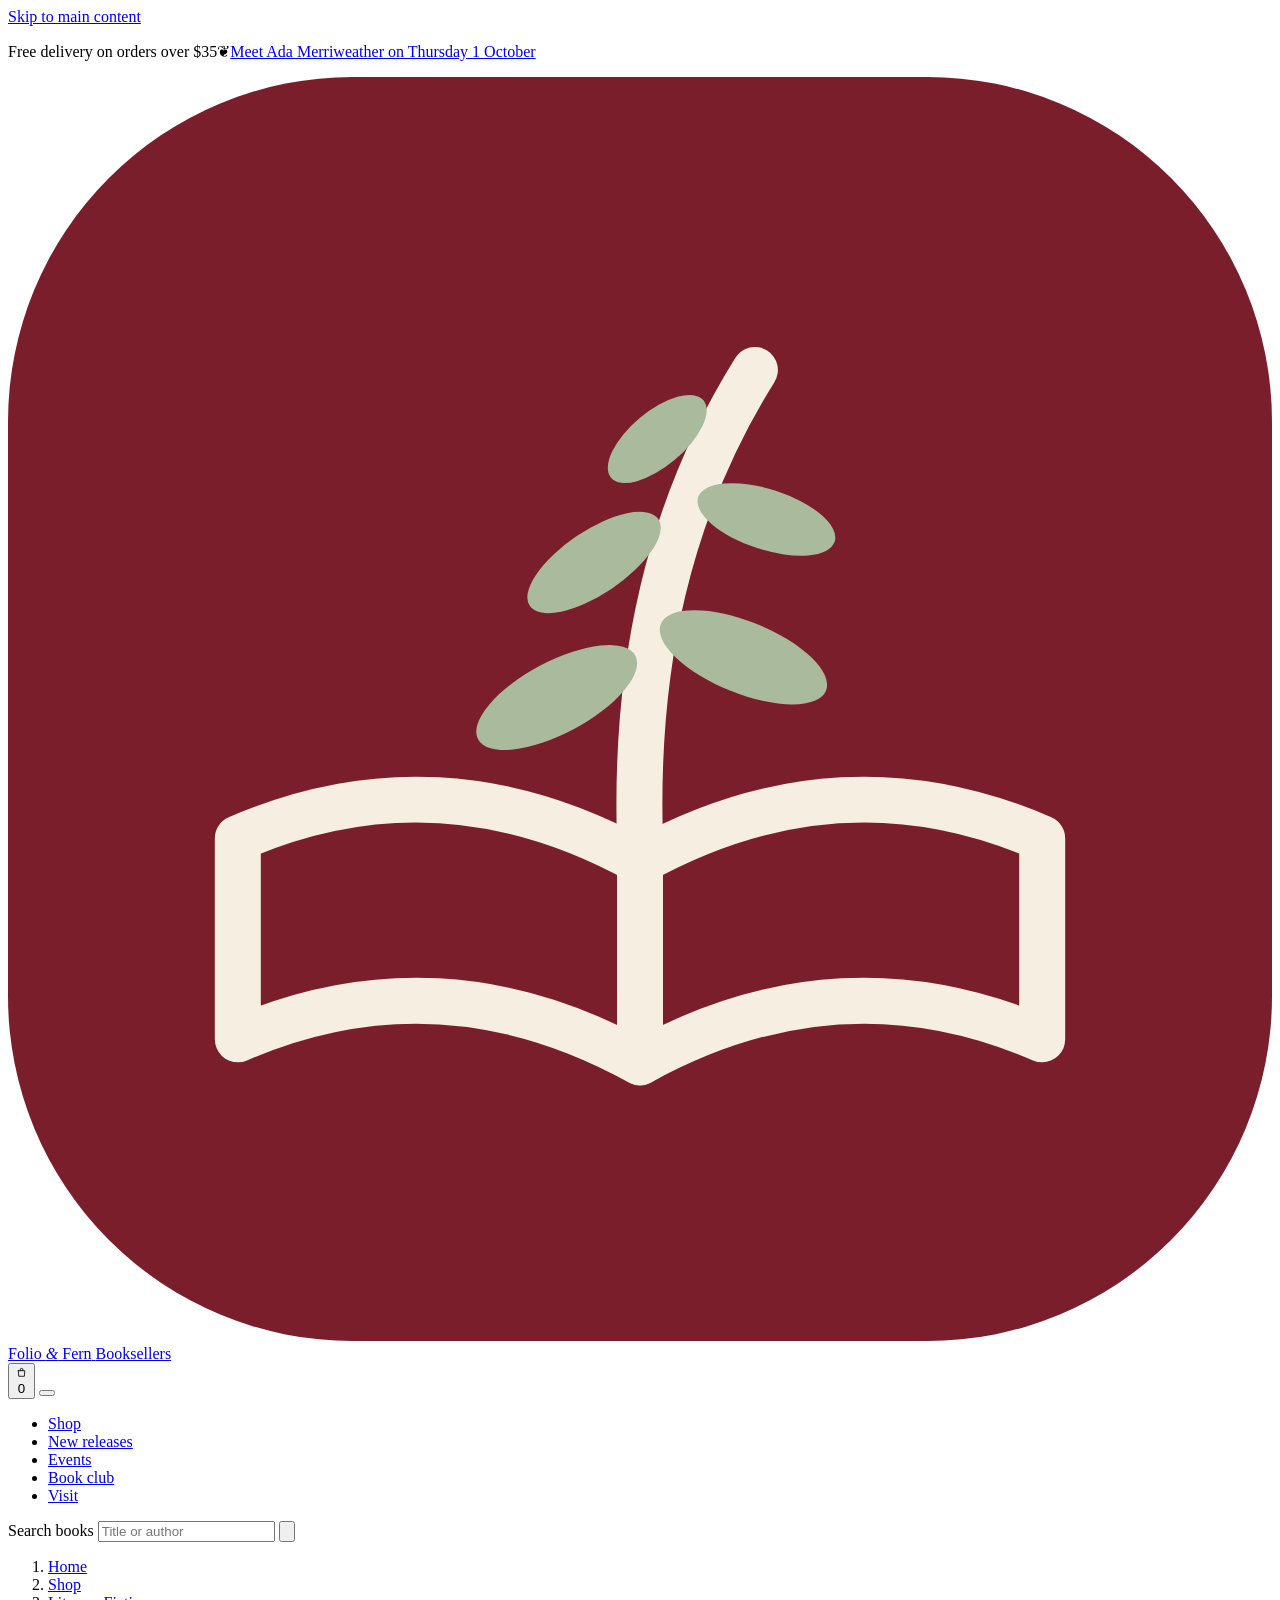
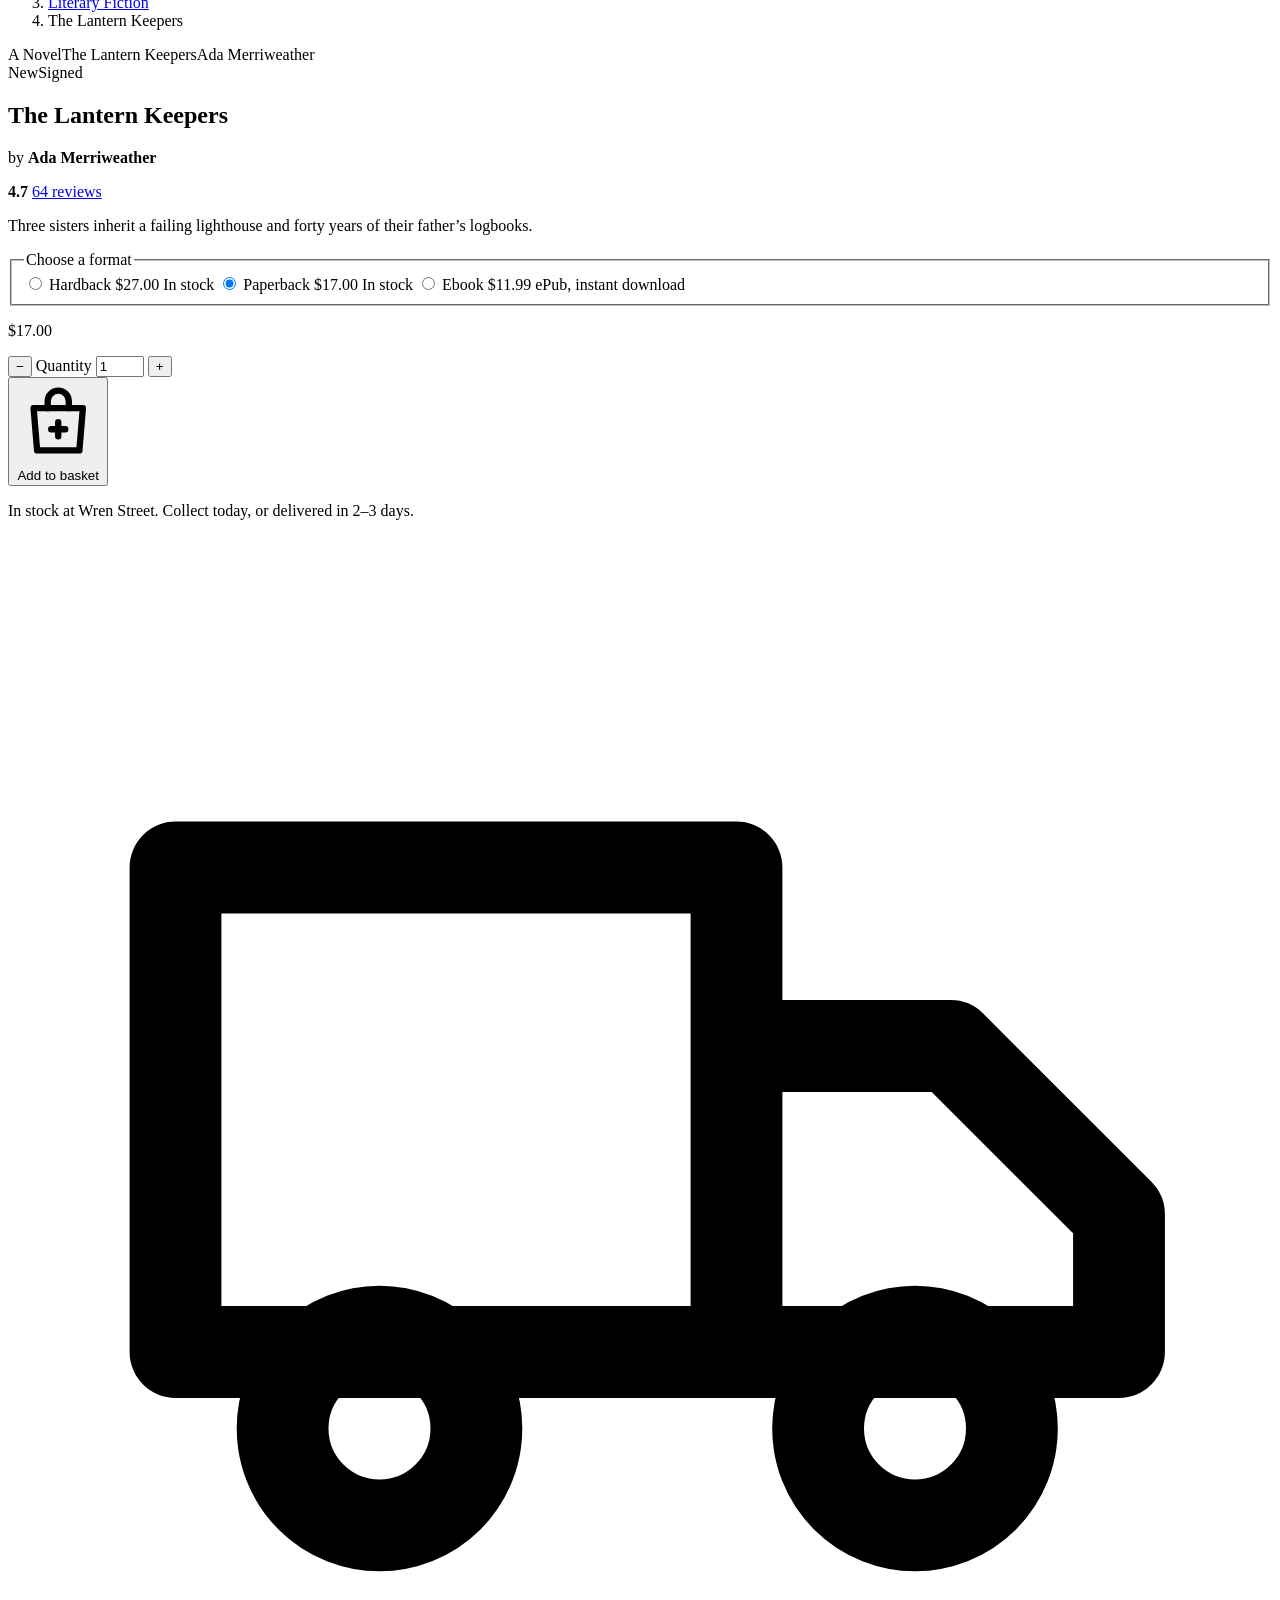
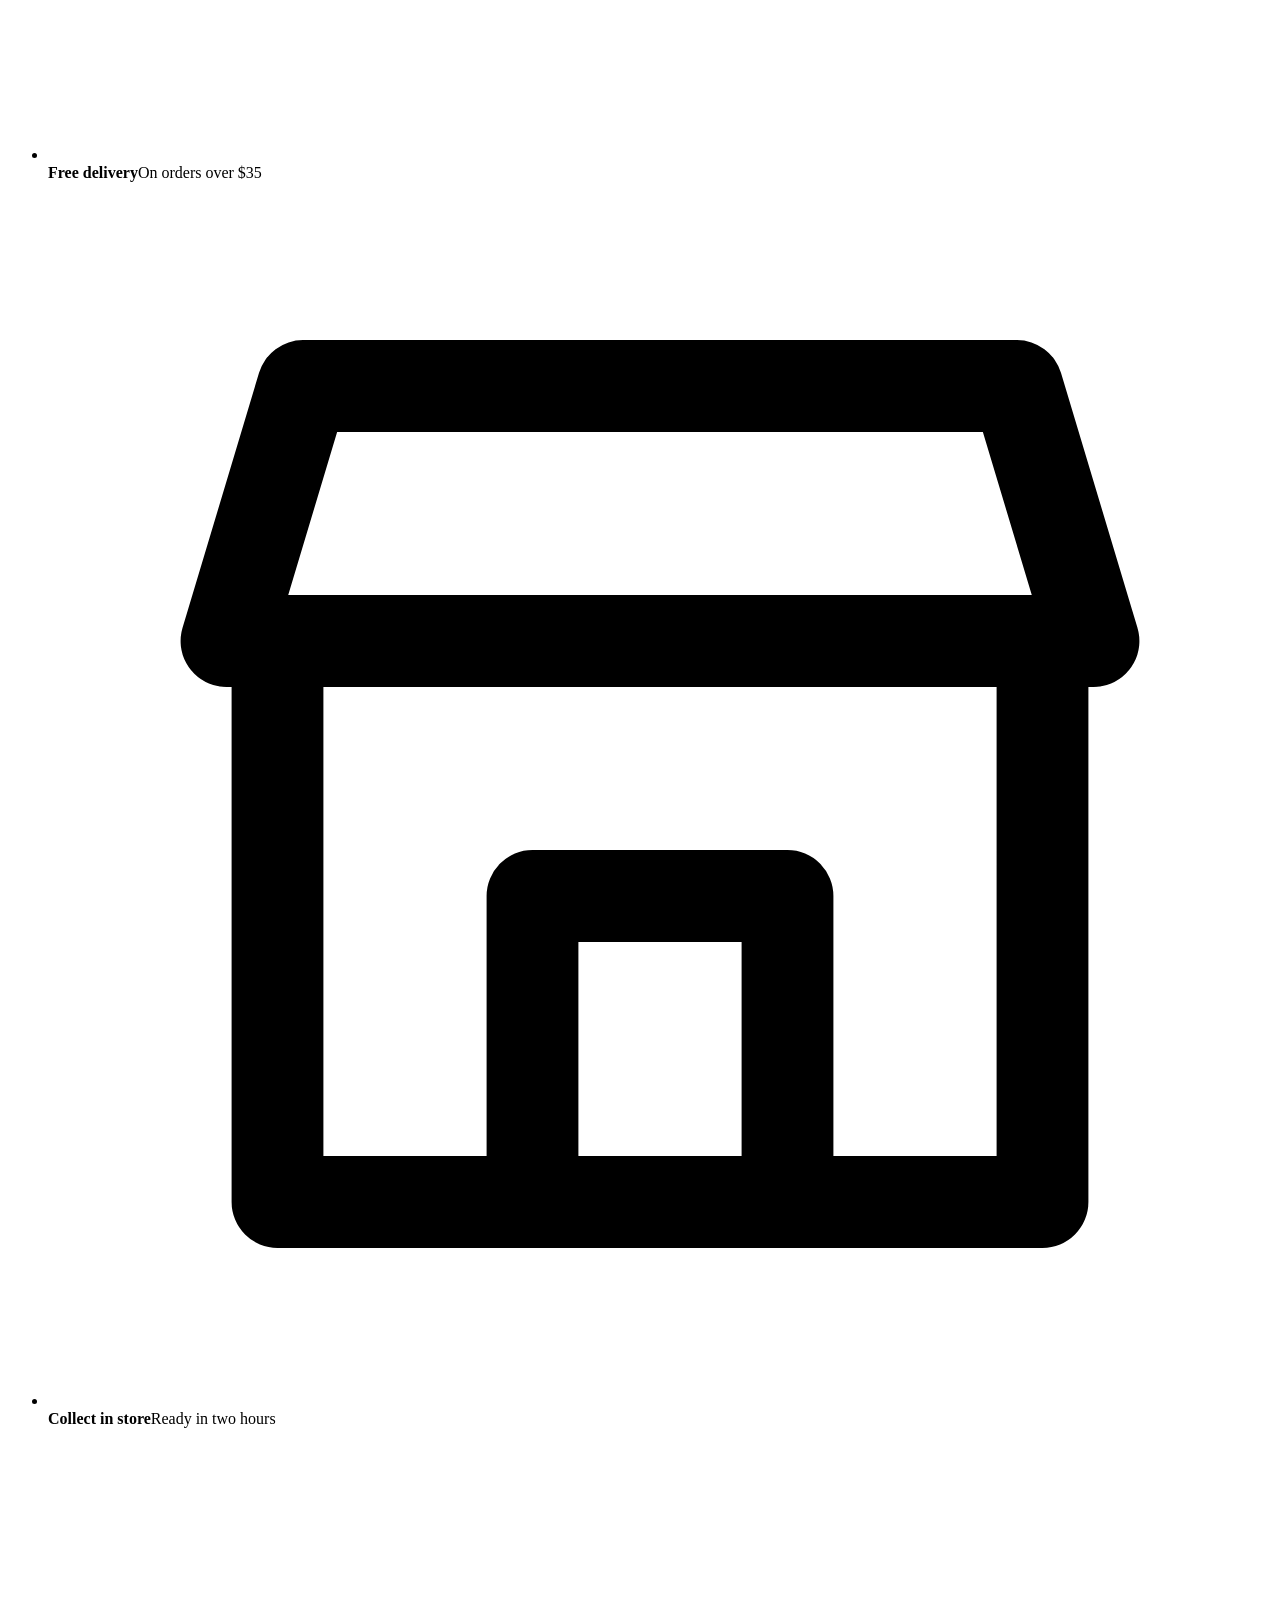
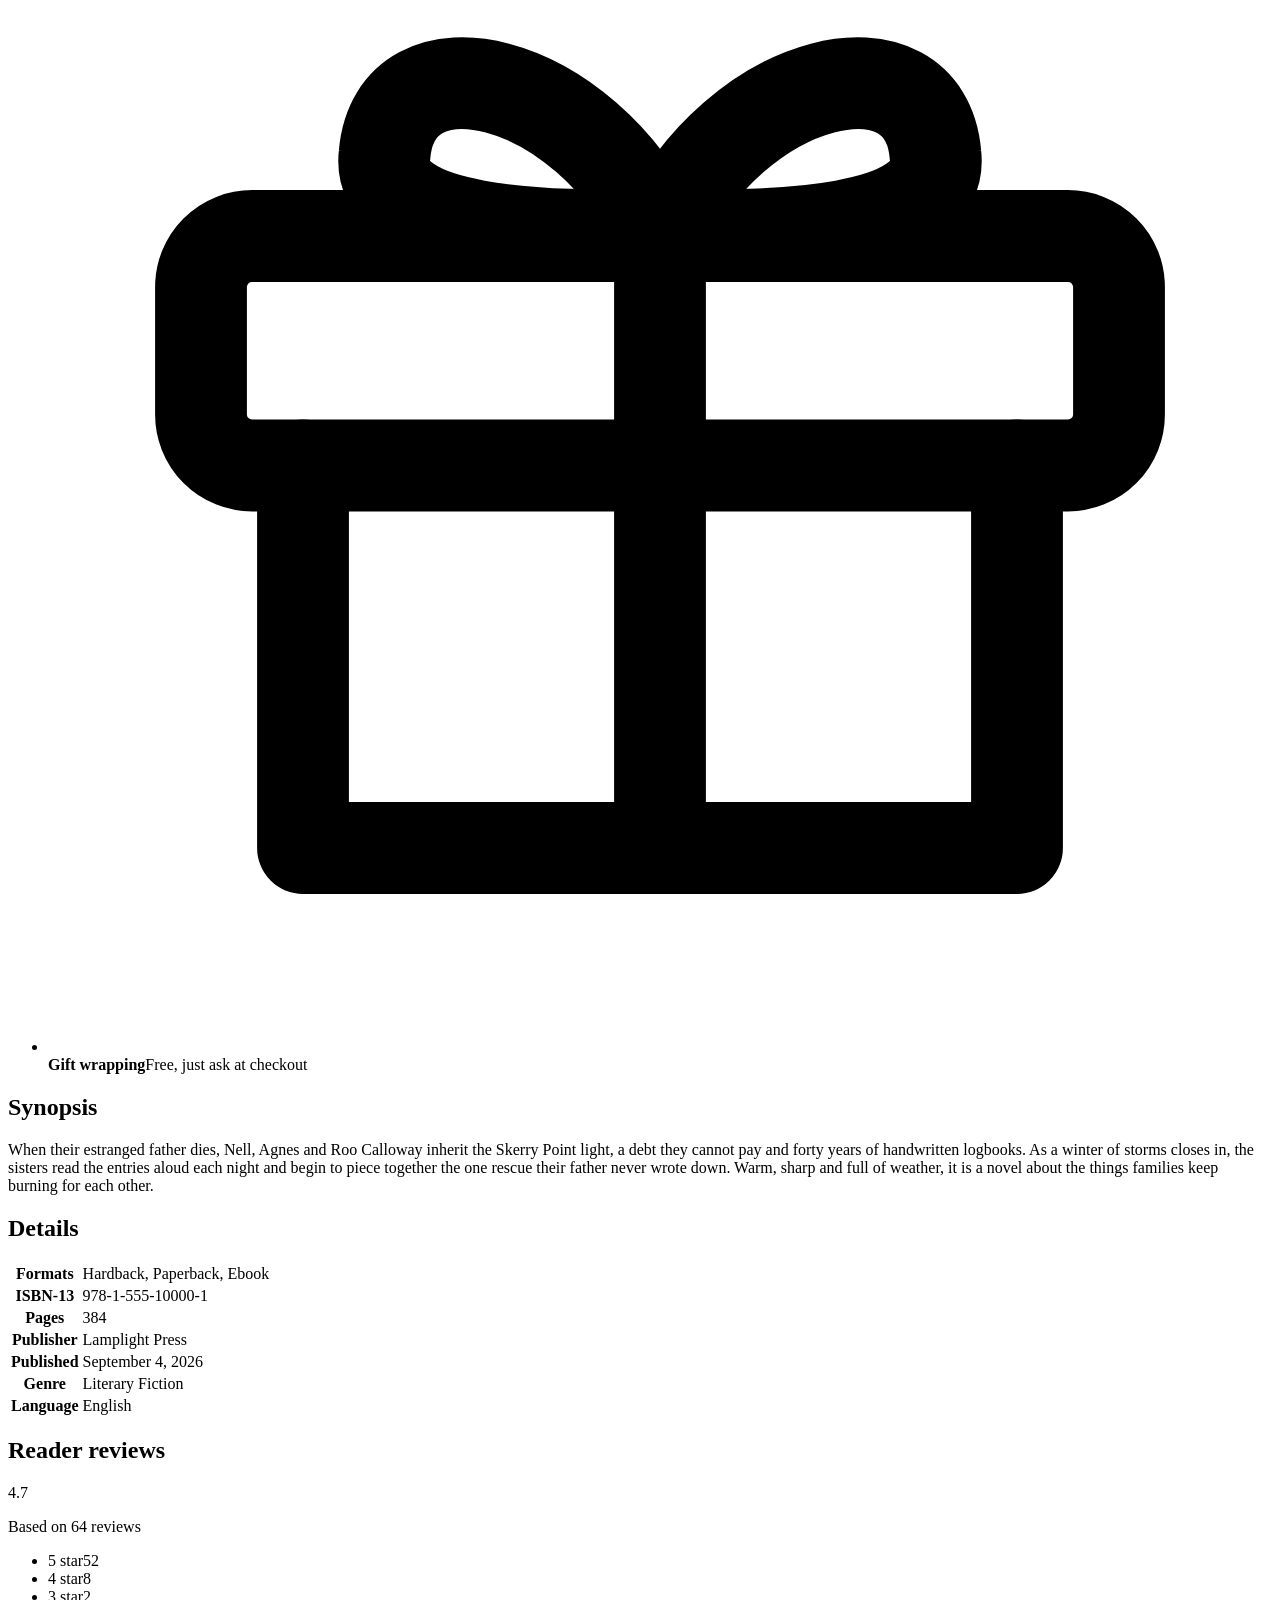
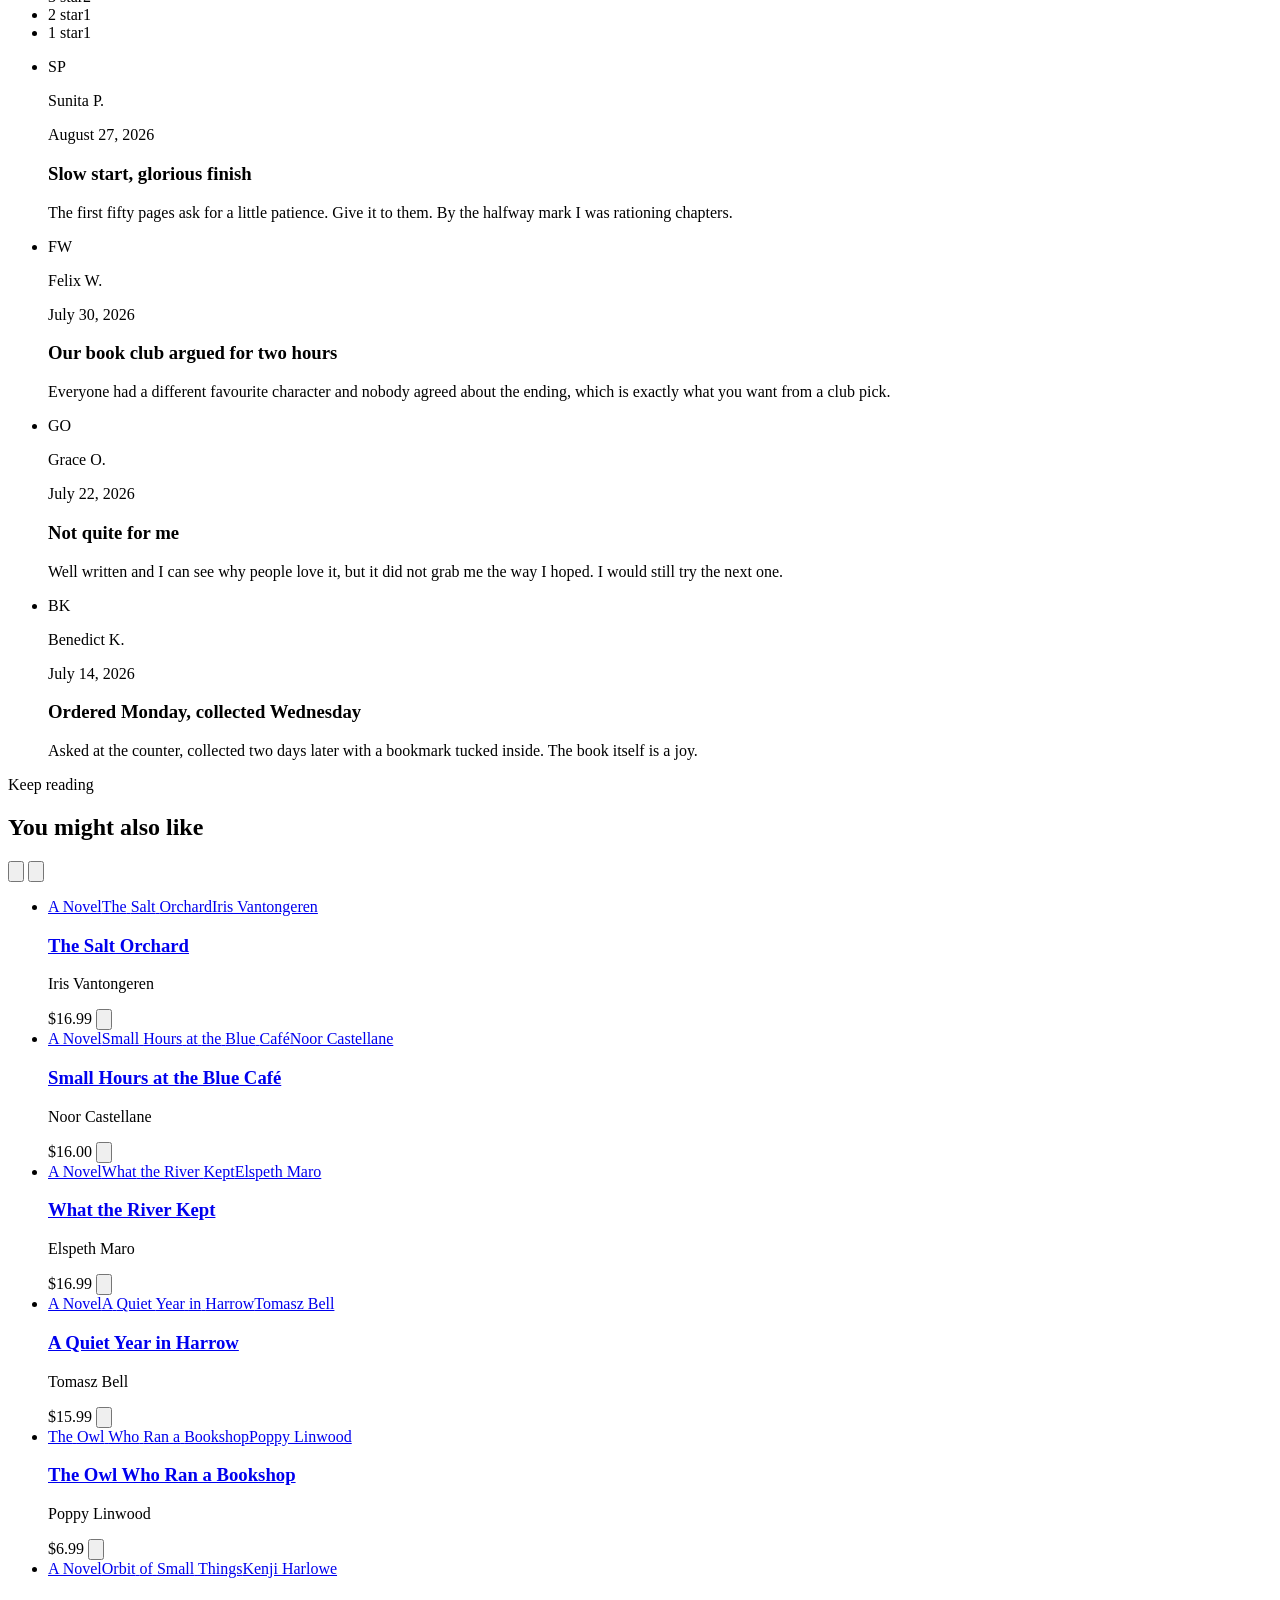
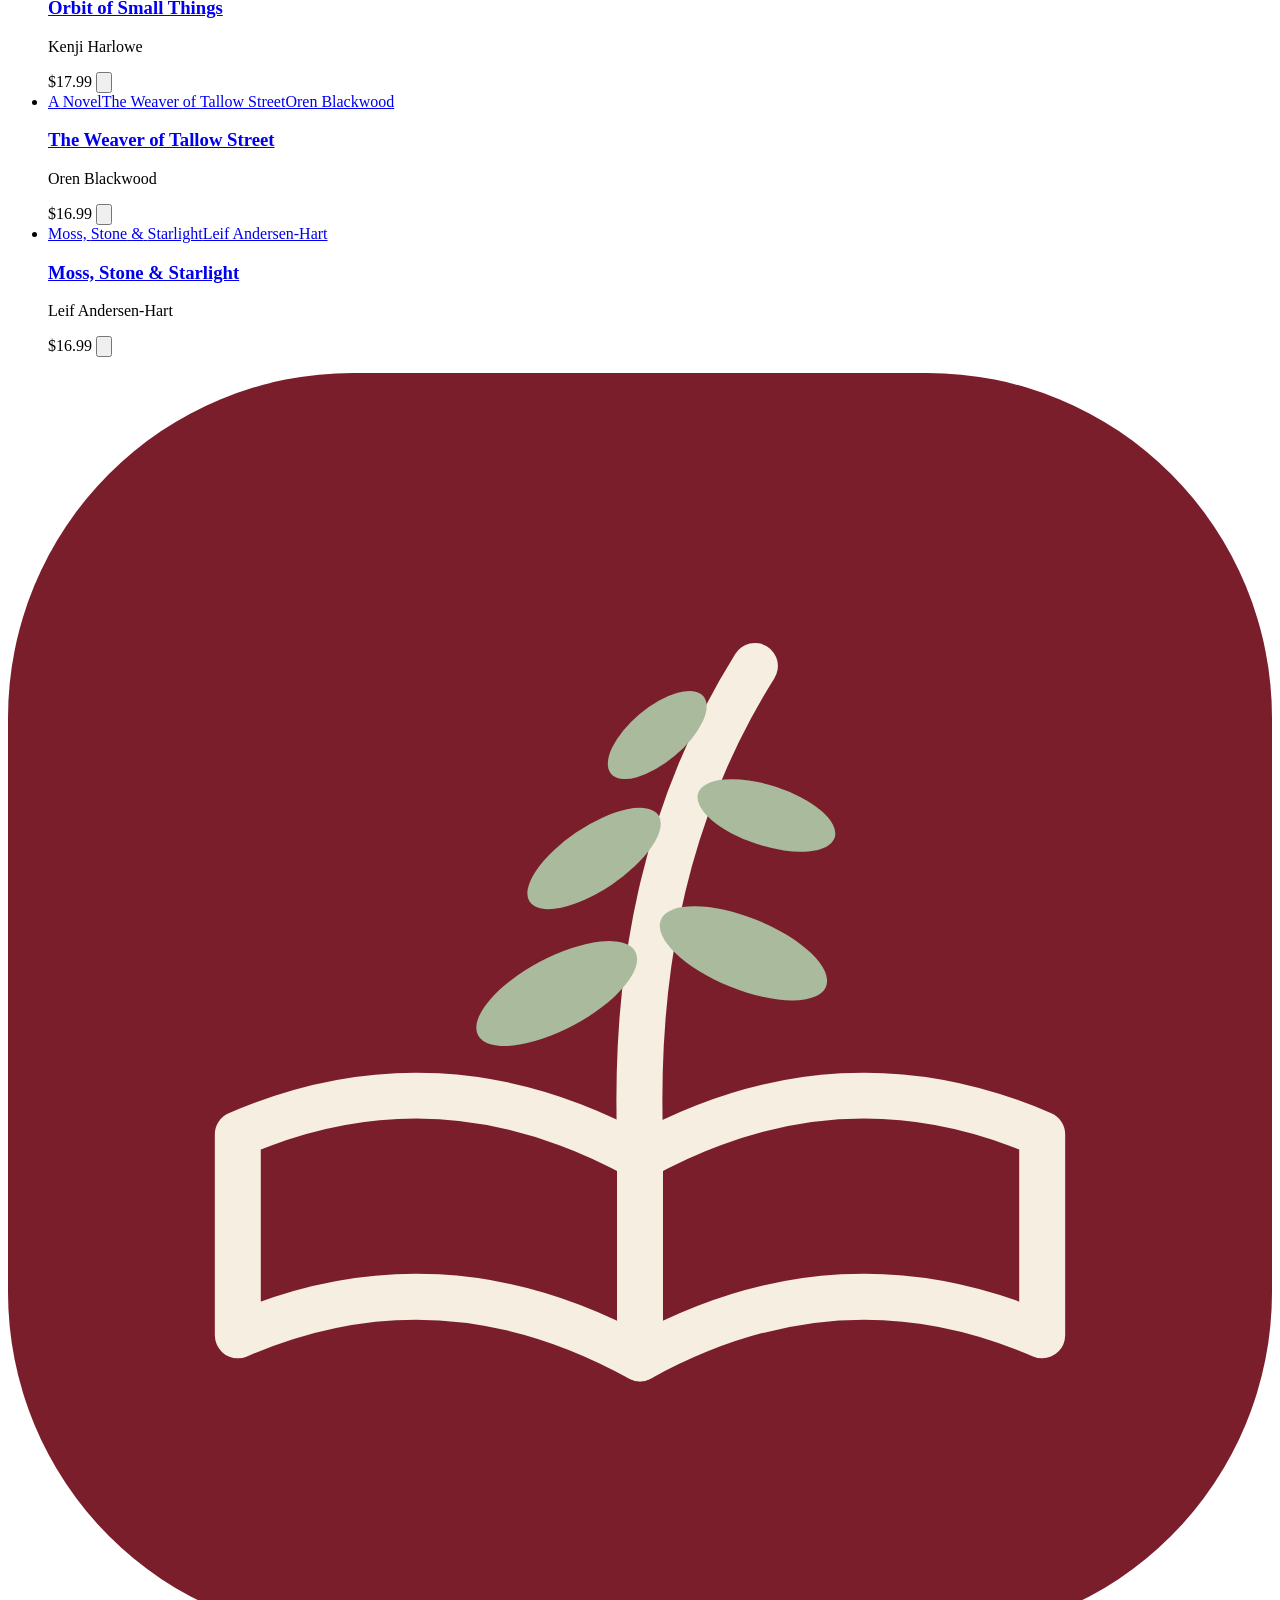
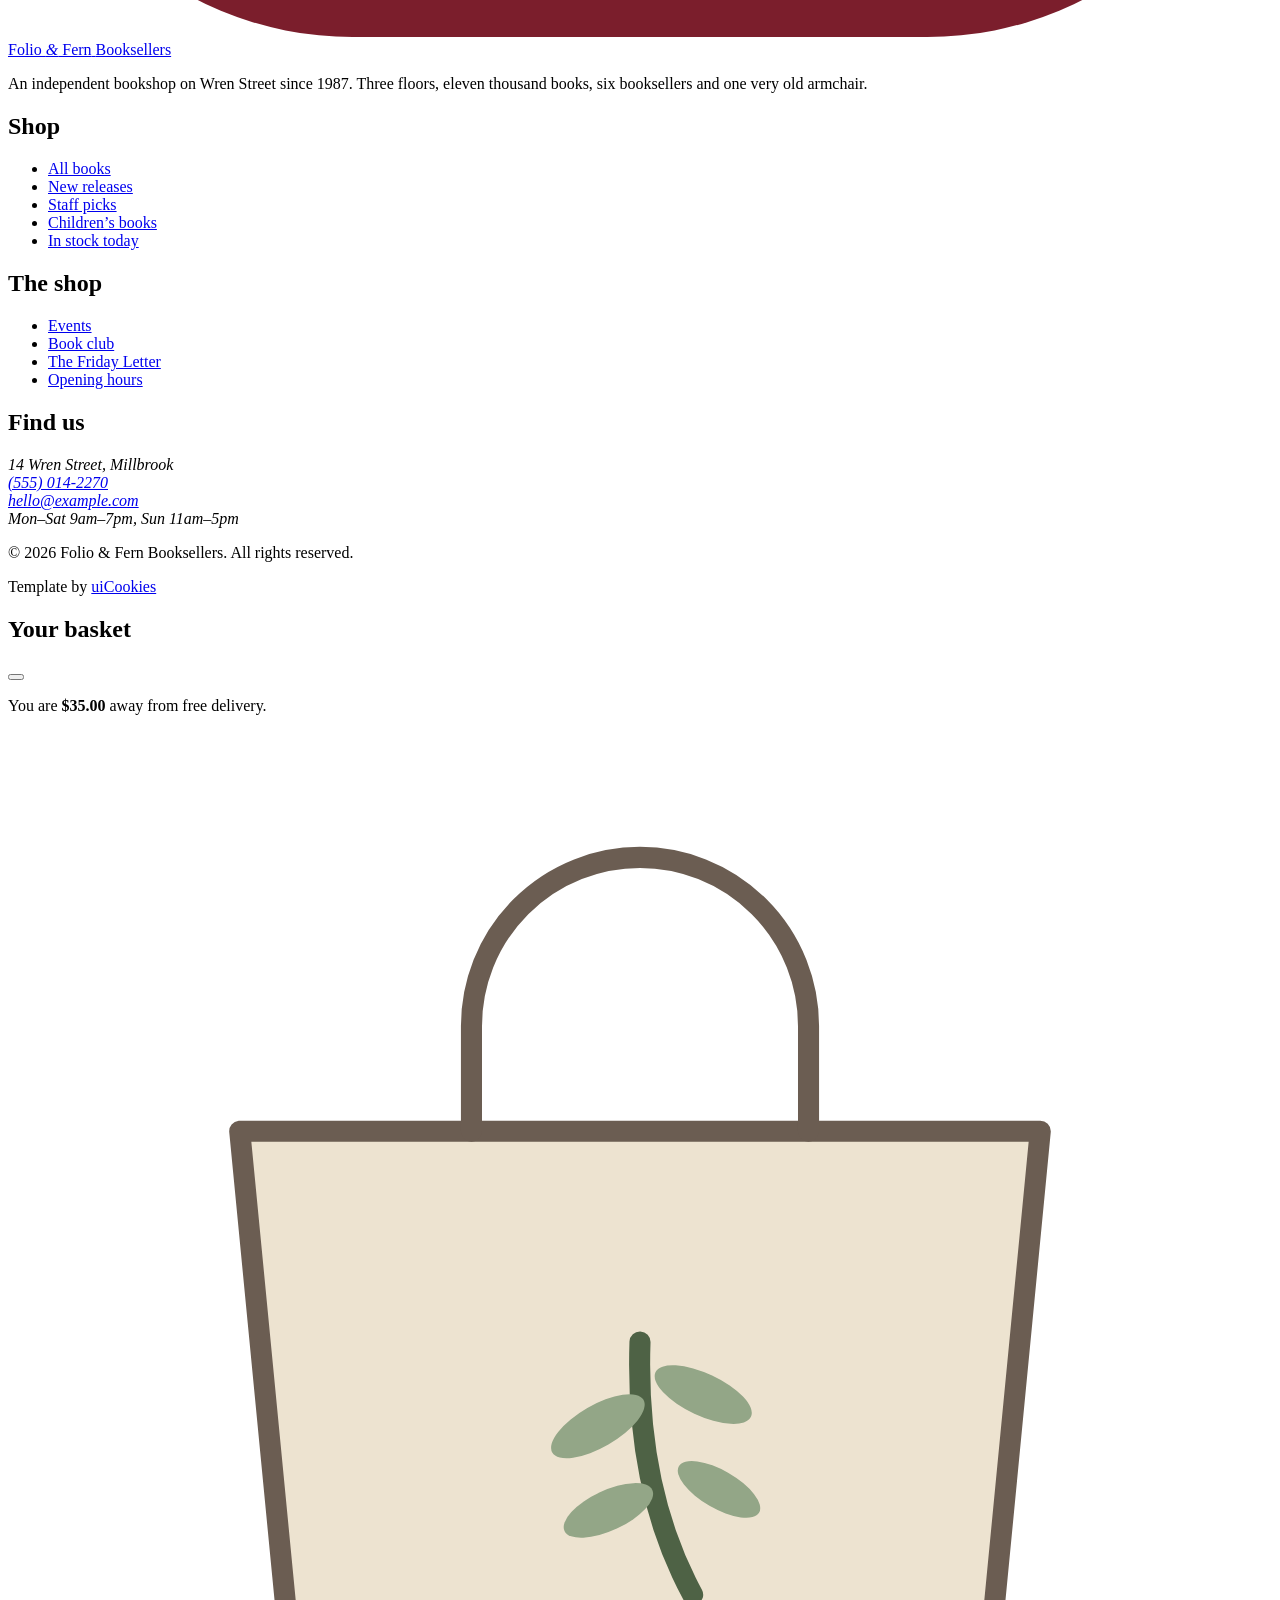
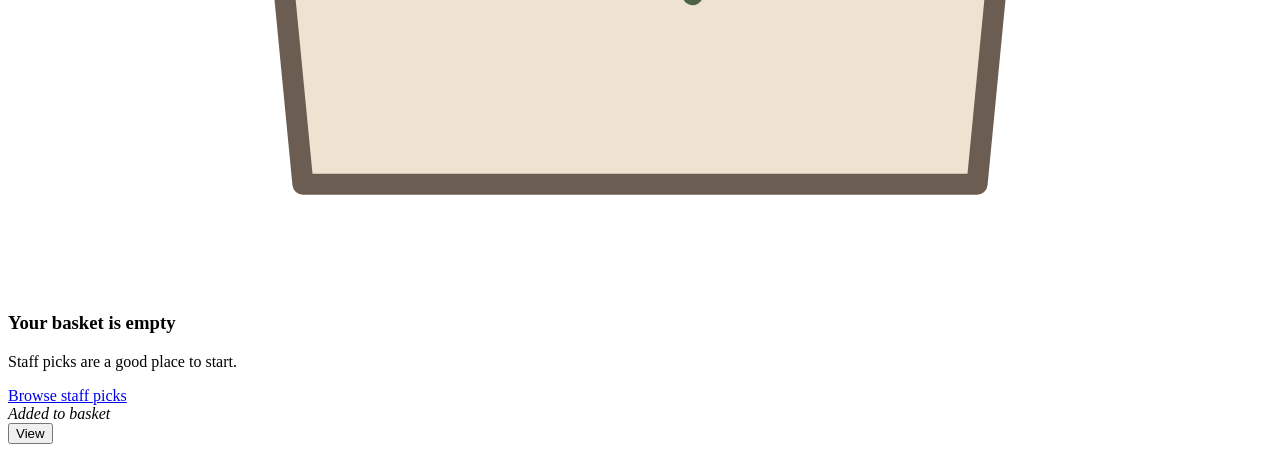
==== book.html @ 00102403 "Khởi tạo: template Folio và bộ tệp AI" ====
<!DOCTYPE html>
<html lang="en">
<head>
  <script>document.documentElement.classList.add('js')</script>
  <meta charset="utf-8">
  <meta name="viewport" content="width=device-width, initial-scale=1">
  <title>The Lantern Keepers by Ada Merriweather &mdash; Folio &amp; Fern Booksellers</title>
  <meta name="description" content="Three sisters inherit a failing lighthouse and forty years of their father’s logbooks. Buy The Lantern Keepers by Ada Merriweather in hardback, paperback or ebook from Folio &amp; Fern Booksellers.">
  <meta name="theme-color" content="#f5eee1">
  <link rel="icon" href="data:image/svg+xml,%3Csvg xmlns='http://www.w3.org/2000/svg' viewBox='0 0 44 44'%3E%3Crect width='44' height='44' rx='12' fill='%237b1e2c'/%3E%3Cpath d='M8 26.5c4.6-2 9.3-1.8 14 .8 4.7-2.6 9.4-2.8 14-.8v7c-4.6-2-9.3-1.8-14 .8-4.7-2.6-9.4-2.8-14-.8Z M22 26.6c-.2-6.2 1-11.6 4-16.4' fill='none' stroke='%23f5eee1' stroke-width='2'/%3E%3C/svg%3E">

  <link rel="preconnect" href="https://fonts.googleapis.com">
  <link rel="preconnect" href="https://fonts.gstatic.com" crossorigin>
  <link href="https://fonts.googleapis.com/css2?family=Instrument+Sans:wdth,wght@75..100,400..700&family=Playfair+Display:ital,wght@0,400..900;1,400..900&display=swap" rel="stylesheet">

  <link rel="stylesheet" href="css/vendor/bootstrap.min.css">
  <link rel="stylesheet" href="css/style.css">
</head>
<body>
  <a class="skip-link" href="#main">Skip to main content</a>

  <!-- ============================ ANNOUNCEMENT ============================ -->
  <aside class="announce" aria-label="Shop news">
    <div class="container">
      <p>Free delivery on orders over $35<span class="sep" aria-hidden="true">&#10086;</span><a href="index.html#events">Meet Ada Merriweather on Thursday 1 October</a></p>
    </div>
  </aside>

  <!-- ============================ HEADER ============================ -->
  <header class="site-header" data-header>
    <nav class="navbar navbar-expand-lg" aria-label="Main">
      <div class="container">
        <a class="brand" href="index.html" aria-label="Folio &amp; Fern Booksellers, home">
          <svg class="brand-mark" viewBox="0 0 44 44" aria-hidden="true">
            <rect width="44" height="44" rx="12" fill="#7b1e2c"/>
            <g fill="none" stroke="#f5eee1" stroke-width="1.6" stroke-linecap="round" stroke-linejoin="round">
              <path d="M8 26.5c4.6-2 9.3-1.8 14 .8 4.7-2.6 9.4-2.8 14-.8v7c-4.6-2-9.3-1.8-14 .8-4.7-2.6-9.4-2.8-14-.8Z"/>
              <path d="M22 27.3v7"/>
              <path d="M22 26.6c-.2-6.2 1-11.6 4-16.4"/>
            </g>
            <g fill="#a9bb9c">
              <ellipse cx="19.1" cy="21.6" rx="3.1" ry="1.25" transform="rotate(-28 19.1 21.6)"/>
              <ellipse cx="25.6" cy="20.2" rx="3.1" ry="1.25" transform="rotate(22 25.6 20.2)"/>
              <ellipse cx="20.4" cy="16.9" rx="2.7" ry="1.1" transform="rotate(-34 20.4 16.9)"/>
              <ellipse cx="26.4" cy="15.4" rx="2.5" ry="1.05" transform="rotate(18 26.4 15.4)"/>
              <ellipse cx="22.6" cy="12.6" rx="2.1" ry=".95" transform="rotate(-40 22.6 12.6)"/>
            </g>
          </svg>
          <span>
            <span class="brand-name">Folio <em>&amp;</em> Fern</span>
            <span class="brand-sub">Booksellers</span>
          </span>
        </a>

        <div class="header-actions order-lg-last">
          <button class="cart-btn" type="button" data-bs-toggle="offcanvas" data-bs-target="#cart" aria-controls="cart" aria-label="Open basket, 0 items" data-cart-button>
            <svg viewBox="0 0 24 24" fill="none" stroke="currentColor" stroke-width="1.8" stroke-linecap="round" stroke-linejoin="round" aria-hidden="true"><path d="M5 8h14l-1 12H6L5 8Z"/><path d="M9 8V6a3 3 0 0 1 6 0v2"/></svg>
            <span class="cart-count is-empty" data-cart-count aria-hidden="true">0</span>
          </button>
          <button class="navbar-toggler" type="button" data-bs-toggle="collapse" data-bs-target="#main-nav" aria-controls="main-nav" aria-expanded="false" aria-label="Toggle navigation">
            <span class="toggler-bar"></span>
            <span class="toggler-bar"></span>
            <span class="toggler-bar"></span>
          </button>
        </div>

        <div class="collapse navbar-collapse" id="main-nav">
          <ul class="navbar-nav mx-lg-auto">
            <li class="nav-item"><a class="nav-link" href="shop.html">Shop</a></li>
            <li class="nav-item"><a class="nav-link" href="index.html#new">New releases</a></li>
            <li class="nav-item"><a class="nav-link" href="index.html#events">Events</a></li>
            <li class="nav-item"><a class="nav-link" href="index.html#book-club">Book club</a></li>
            <li class="nav-item"><a class="nav-link" href="index.html#visit">Visit</a></li>
          </ul>
          <form class="nav-search" action="shop.html" method="get" role="search">
            <label class="visually-hidden" for="nav-q">Search books</label>
            <input id="nav-q" name="q" type="search" placeholder="Title or author" autocomplete="off">
            <button type="submit" aria-label="Search"><svg viewBox="0 0 24 24" fill="none" stroke="currentColor" stroke-width="1.8" stroke-linecap="round" stroke-linejoin="round" aria-hidden="true"><circle cx="11" cy="11" r="7"/><path d="m20 20-3.5-3.5"/></svg></button>
          </form>
        </div>
      </div>
    </nav>
  </header>

  <main id="main" data-book-page="the-lantern-keepers">
    <div class="container pt-4">
      <nav aria-label="Breadcrumb">
        <ol class="breadcrumb">
          <li class="breadcrumb-item"><a href="index.html">Home</a></li>
          <li class="breadcrumb-item"><a href="shop.html">Shop</a></li>
          <li class="breadcrumb-item"><a href="shop.html?genre=fiction" data-b-genre-link data-b="genre">Literary Fiction</a></li>
          <li class="breadcrumb-item active" aria-current="page" data-b="crumb">The Lantern Keepers</li>
        </ol>
      </nav>
    </div>

    <section class="book-main" aria-labelledby="book-title">
      <div class="container">
        <div class="row gy-5 gx-lg-5">
          <div class="col-lg-5">
            <div class="book-stage">
              <div class="book-object"><div data-cover="the-lantern-keepers" class="cover cover--arch " data-f="serif" style="--bg:#1f3a4d;--fg:#f4ead5;--ac:#e3aa3f;--ts:13.00cqi;" aria-hidden="true"><span class="cover-art"></span><span class="cover-text"><span class="cover-kicker">A Novel</span><span class="cover-title"><span>The</span> <span>Lantern</span> <span>Keepers</span></span><span class="cover-author">Ada Merriweather</span></span></div></div>
            </div>
          </div>
          <div class="col-lg-7 book-info">
            <div class="book-tags" data-b="tags"><span class="tag tag--new">New</span><span class="tag tag--signed">Signed</span></div>
            <h1 id="book-title" data-b="title">The Lantern Keepers</h1>
            <p class="book-by">by <strong data-b="author">Ada Merriweather</strong></p>
            <div class="book-rating">
              <span data-b="stars"><span class="stars" role="img" aria-label="Rated 4.7 out of 5"><span class="stars-fill" style="width:94%"></span></span></span>
              <strong data-b="rating">4.7</strong>
              <a href="#reviews" data-b="reviews">64 reviews</a>
            </div>
            <p class="book-blurb" data-b="blurb">Three sisters inherit a failing lighthouse and forty years of their father’s logbooks.</p>

            <fieldset class="format-picker">
              <legend>Choose a format</legend>
              <div class="format-options" data-format-options>
                <label class="format-option">
                  <input type="radio" name="format" value="hb">
                  <span class="format-name">Hardback</span>
                  <span class="format-price">$27.00</span>
                  <span class="format-meta">In stock</span>
                </label>
                <label class="format-option">
                  <input type="radio" name="format" value="pb" checked>
                  <span class="format-name">Paperback</span>
                  <span class="format-price">$17.00</span>
                  <span class="format-meta">In stock</span>
                </label>
                <label class="format-option">
                  <input type="radio" name="format" value="eb">
                  <span class="format-name">Ebook</span>
                  <span class="format-price">$11.99</span>
                  <span class="format-meta">ePub, instant download</span>
                </label>
              </div>
            </fieldset>

            <div class="buy-row">
              <p class="buy-price" data-b="price">$17.00</p>
              <div class="qty">
                <button type="button" data-qty-step="-1" aria-label="Decrease quantity">&minus;</button>
                <label class="visually-hidden" for="qty">Quantity</label>
                <input id="qty" type="number" min="1" max="10" value="1" inputmode="numeric" data-qty-input>
                <button type="button" data-qty-step="1" aria-label="Increase quantity">+</button>
              </div>
              <button type="button" class="btn btn-primary btn-lg" data-add-detail><svg viewBox="0 0 24 24" fill="none" stroke="currentColor" stroke-width="1.8" stroke-linecap="round" stroke-linejoin="round" aria-hidden="true"><path d="M5 8h14l-1 12H6L5 8Z"/><path d="M9 8V6a3 3 0 0 1 6 0v2"/><path d="M12 12v4M10 14h4"/></svg> Add to basket</button>
            </div>
            <p class="stock-line is-in" data-b="stock">In stock at Wren Street. Collect today, or delivered in 2&ndash;3 days.</p>

            <ul class="perks">
              <li><svg viewBox="0 0 24 24" fill="none" stroke="currentColor" stroke-width="1.8" stroke-linecap="round" stroke-linejoin="round" aria-hidden="true"><path d="M2.5 6.5h11v9.5h-11zM13.5 10h4.2l3.3 3.3V16h-7.5"/><circle cx="6.5" cy="17.5" r="1.9"/><circle cx="17" cy="17.5" r="1.9"/></svg><span><strong>Free delivery</strong>On orders over $35</span></li>
              <li><svg viewBox="0 0 24 24" fill="none" stroke="currentColor" stroke-width="1.8" stroke-linecap="round" stroke-linejoin="round" aria-hidden="true"><path d="M3.5 9 5 4h14l1.5 5M4.5 9v11h15V9M3.5 9h17M9.5 20v-6h5v6"/></svg><span><strong>Collect in store</strong>Ready in two hours</span></li>
              <li><svg viewBox="0 0 24 24" fill="none" stroke="currentColor" stroke-width="1.8" stroke-linecap="round" stroke-linejoin="round" aria-hidden="true"><rect x="3" y="8" width="18" height="4.5" rx="1"/><path d="M5 12.5V20h14v-7.5M12 8v12"/><path d="M12 8C10.5 4.8 6.8 4 6.6 6.4 6.4 8 9.8 8 12 8Zm0 0c1.5-3.2 5.2-4 5.4-1.6C17.6 8 14.2 8 12 8Z"/></svg><span><strong>Gift wrapping</strong>Free, just ask at checkout</span></li>
            </ul>

            <div class="book-note" data-pick hidden>
              <p class="book-note-label">From the shelf talker</p>
              <div class="note">
                <p class="note-text" data-pick-note></p>
                <p class="note-sig" data-pick-by></p>
              </div>
            </div>
          </div>
        </div>
      </div>
    </section>

    <section class="book-section" aria-labelledby="synopsis-title">
      <div class="container">
        <div class="row gy-5 gx-lg-5">
          <div class="col-lg-7">
            <h2 id="synopsis-title">Synopsis</h2>
            <p class="synopsis" data-b="synopsis">When their estranged father dies, Nell, Agnes and Roo Calloway inherit the Skerry Point light, a debt they cannot pay and forty years of handwritten logbooks. As a winter of storms closes in, the sisters read the entries aloud each night and begin to piece together the one rescue their father never wrote down. Warm, sharp and full of weather, it is a novel about the things families keep burning for each other.</p>
          </div>
          <div class="col-lg-5">
            <div class="details-card">
              <h2 id="details-title" class="h3">Details</h2>
              <table class="details-table" aria-labelledby="details-title">
                <tbody data-details>
                  <tr><th scope="row">Formats</th><td>Hardback, Paperback, Ebook</td></tr>
                  <tr><th scope="row">ISBN-13</th><td>978-1-555-10000-1</td></tr>
                  <tr><th scope="row">Pages</th><td>384</td></tr>
                  <tr><th scope="row">Publisher</th><td>Lamplight Press</td></tr>
                  <tr><th scope="row">Published</th><td>September 4, 2026</td></tr>
                  <tr><th scope="row">Genre</th><td>Literary Fiction</td></tr>
                  <tr><th scope="row">Language</th><td>English</td></tr>
                </tbody>
              </table>
            </div>
          </div>
        </div>
      </div>
    </section>

    <section class="book-section" id="reviews" aria-labelledby="reviews-title">
      <div class="container">
        <div class="row gy-5 gx-lg-5">
          <div class="col-lg-4">
            <div class="review-summary">
              <h2 id="reviews-title">Reader reviews</h2>
              <p class="review-score m-0" data-b="rating">4.7</p>
              <span data-b="stars"><span class="stars" role="img" aria-label="Rated 4.7 out of 5"><span class="stars-fill" style="width:94%"></span></span></span>
              <p class="text-soft m-0">Based on <span data-b="reviews">64 reviews</span></p>
              <ul class="review-bars" data-review-bars aria-label="Ratings breakdown">
                <li><span class="bar-label">5 star</span><span class="bar"><span style="width:81.25%"></span></span><span class="bar-count">52</span></li>
                <li><span class="bar-label">4 star</span><span class="bar"><span style="width:12.5%"></span></span><span class="bar-count">8</span></li>
                <li><span class="bar-label">3 star</span><span class="bar"><span style="width:3.125%"></span></span><span class="bar-count">2</span></li>
                <li><span class="bar-label">2 star</span><span class="bar"><span style="width:1.5625%"></span></span><span class="bar-count">1</span></li>
                <li><span class="bar-label">1 star</span><span class="bar"><span style="width:1.5625%"></span></span><span class="bar-count">1</span></li>
              </ul>
            </div>
          </div>
          <div class="col-lg-8">
            <ul class="review-list" data-review-list>
              <li class="review">
                <div class="review-head">
                  <span class="avatar" aria-hidden="true">SP</span>
                  <div><p class="review-name">Sunita P.</p><p class="review-date">August 27, 2026</p></div>
                  <span class="stars" role="img" aria-label="Rated 4 out of 5"><span class="stars-fill" style="width:80%"></span></span>
                </div>
                <h3 class="review-title">Slow start, glorious finish</h3>
                <p class="review-text">The first fifty pages ask for a little patience. Give it to them. By the halfway mark I was rationing chapters.</p>
              </li>
              <li class="review">
                <div class="review-head">
                  <span class="avatar" aria-hidden="true">FW</span>
                  <div><p class="review-name">Felix W.</p><p class="review-date">July 30, 2026</p></div>
                  <span class="stars" role="img" aria-label="Rated 5 out of 5"><span class="stars-fill" style="width:100%"></span></span>
                </div>
                <h3 class="review-title">Our book club argued for two hours</h3>
                <p class="review-text">Everyone had a different favourite character and nobody agreed about the ending, which is exactly what you want from a club pick.</p>
              </li>
              <li class="review">
                <div class="review-head">
                  <span class="avatar" aria-hidden="true">GO</span>
                  <div><p class="review-name">Grace O.</p><p class="review-date">July 22, 2026</p></div>
                  <span class="stars" role="img" aria-label="Rated 3 out of 5"><span class="stars-fill" style="width:60%"></span></span>
                </div>
                <h3 class="review-title">Not quite for me</h3>
                <p class="review-text">Well written and I can see why people love it, but it did not grab me the way I hoped. I would still try the next one.</p>
              </li>
              <li class="review">
                <div class="review-head">
                  <span class="avatar" aria-hidden="true">BK</span>
                  <div><p class="review-name">Benedict K.</p><p class="review-date">July 14, 2026</p></div>
                  <span class="stars" role="img" aria-label="Rated 5 out of 5"><span class="stars-fill" style="width:100%"></span></span>
                </div>
                <h3 class="review-title">Ordered Monday, collected Wednesday</h3>
                <p class="review-text">Asked at the counter, collected two days later with a bookmark tucked inside. The book itself is a joy.</p>
              </li>
            </ul>
          </div>
        </div>
      </div>
    </section>

    <section class="book-section" aria-labelledby="related-title">
      <div class="container">
        <div class="section-head section-head--row mb-2">
          <div>
            <p class="eyebrow">Keep reading</p>
            <h2 class="section-title" id="related-title">You might also like</h2>
          </div>
          <div class="shelf-nav">
            <button type="button" class="shelf-btn" data-shelf-prev aria-controls="related-track" aria-label="Scroll suggestions back"><svg viewBox="0 0 24 24" fill="none" stroke="currentColor" stroke-width="1.8" stroke-linecap="round" stroke-linejoin="round" aria-hidden="true"><path d="M19 12H5M11 6l-6 6 6 6"/></svg></button>
            <button type="button" class="shelf-btn" data-shelf-next aria-controls="related-track" aria-label="Scroll suggestions forward"><svg viewBox="0 0 24 24" fill="none" stroke="currentColor" stroke-width="1.8" stroke-linecap="round" stroke-linejoin="round" aria-hidden="true"><path d="M5 12h14M13 6l6 6-6 6"/></svg></button>
          </div>
        </div>
      </div>
      <div class="shelf" data-shelf>
        <div class="shelf-track" id="related-track" data-shelf-track tabindex="0" role="region" aria-label="Suggested books, scrolls sideways">
          <ul class="shelf-list" data-related>
            <li class="shelf-item" style="--s:1.03">
      <a class="shelf-cover" href="book.html?id=the-salt-orchard" tabindex="-1" aria-hidden="true"><div data-cover="the-salt-orchard" class="cover cover--sun " data-f="italic" style="--bg:#eadcc2;--fg:#2a211c;--ac:#c4553a;--ts:13.00cqi;" aria-hidden="true"><span class="cover-art"></span><span class="cover-text"><span class="cover-kicker">A Novel</span><span class="cover-title"><span>The</span> <span>Salt</span> <span>Orchard</span></span><span class="cover-author">Iris Vantongeren</span></span></div></a>
      <h3 class="shelf-title"><a href="book.html?id=the-salt-orchard">The Salt Orchard</a></h3>
      <p class="shelf-author">Iris Vantongeren</p>
      <div class="shelf-foot">
        <span class="shelf-price">$16.99</span>
        <button type="button" class="btn-add btn-add--sm" data-add="the-salt-orchard" data-format="pb" aria-label="Add The Salt Orchard, paperback, to basket"><svg viewBox="0 0 24 24" fill="none" stroke="currentColor" stroke-width="1.8" stroke-linecap="round" stroke-linejoin="round" aria-hidden="true"><path d="M5 8h14l-1 12H6L5 8Z"/><path d="M9 8V6a3 3 0 0 1 6 0v2"/><path d="M12 12v4M10 14h4"/></svg></button>
      </div>
    </li>
            <li class="shelf-item" style="--s:0.98">
      <a class="shelf-cover" href="book.html?id=small-hours-at-the-blue-cafe" tabindex="-1" aria-hidden="true"><div data-cover="small-hours-at-the-blue-cafe" class="cover cover--dots " data-f="sans" style="--bg:#243b6b;--fg:#f6efe1;--ac:#e8b4a6;--ts:13.00cqi;" aria-hidden="true"><span class="cover-art"></span><span class="cover-text"><span class="cover-kicker">A Novel</span><span class="cover-title"><span>Small</span> <span>Hours</span> <span>at</span> <span>the</span> <span>Blue</span> <span>Café</span></span><span class="cover-author">Noor Castellane</span></span></div></a>
      <h3 class="shelf-title"><a href="book.html?id=small-hours-at-the-blue-cafe">Small Hours at the Blue Café</a></h3>
      <p class="shelf-author">Noor Castellane</p>
      <div class="shelf-foot">
        <span class="shelf-price">$16.00</span>
        <button type="button" class="btn-add btn-add--sm" data-add="small-hours-at-the-blue-cafe" data-format="pb" aria-label="Add Small Hours at the Blue Café, paperback, to basket"><svg viewBox="0 0 24 24" fill="none" stroke="currentColor" stroke-width="1.8" stroke-linecap="round" stroke-linejoin="round" aria-hidden="true"><path d="M5 8h14l-1 12H6L5 8Z"/><path d="M9 8V6a3 3 0 0 1 6 0v2"/><path d="M12 12v4M10 14h4"/></svg></button>
      </div>
    </li>
            <li class="shelf-item" style="--s:0.98">
      <a class="shelf-cover" href="book.html?id=what-the-river-kept" tabindex="-1" aria-hidden="true"><div data-cover="what-the-river-kept" class="cover cover--waves " data-f="italic" style="--bg:#2f4a3a;--fg:#f1e6cf;--ac:#9cc3d5;--ts:13.00cqi;" aria-hidden="true"><span class="cover-art"></span><span class="cover-text"><span class="cover-kicker">A Novel</span><span class="cover-title"><span>What</span> <span>the</span> <span>River</span> <span>Kept</span></span><span class="cover-author">Elspeth Maro</span></span></div></a>
      <h3 class="shelf-title"><a href="book.html?id=what-the-river-kept">What the River Kept</a></h3>
      <p class="shelf-author">Elspeth Maro</p>
      <div class="shelf-foot">
        <span class="shelf-price">$16.99</span>
        <button type="button" class="btn-add btn-add--sm" data-add="what-the-river-kept" data-format="pb" aria-label="Add What the River Kept, paperback, to basket"><svg viewBox="0 0 24 24" fill="none" stroke="currentColor" stroke-width="1.8" stroke-linecap="round" stroke-linejoin="round" aria-hidden="true"><path d="M5 8h14l-1 12H6L5 8Z"/><path d="M9 8V6a3 3 0 0 1 6 0v2"/><path d="M12 12v4M10 14h4"/></svg></button>
      </div>
    </li>
            <li class="shelf-item" style="--s:0.93">
      <a class="shelf-cover" href="book.html?id=a-quiet-year-in-harrow" tabindex="-1" aria-hidden="true"><div data-cover="a-quiet-year-in-harrow" class="cover cover--line " data-f="italic" style="--bg:#d9d3c3;--fg:#1e1916;--ac:#7b1e2c;--ts:10.50cqi;" aria-hidden="true"><span class="cover-art"></span><span class="cover-text"><span class="cover-kicker">A Novel</span><span class="cover-title"><span>A</span> <span>Quiet</span> <span>Year</span> <span>in</span> <span>Harrow</span></span><span class="cover-author">Tomasz Bell</span></span></div></a>
      <h3 class="shelf-title"><a href="book.html?id=a-quiet-year-in-harrow">A Quiet Year in Harrow</a></h3>
      <p class="shelf-author">Tomasz Bell</p>
      <div class="shelf-foot">
        <span class="shelf-price">$15.99</span>
        <button type="button" class="btn-add btn-add--sm" data-add="a-quiet-year-in-harrow" data-format="pb" aria-label="Add A Quiet Year in Harrow, paperback, to basket"><svg viewBox="0 0 24 24" fill="none" stroke="currentColor" stroke-width="1.8" stroke-linecap="round" stroke-linejoin="round" aria-hidden="true"><path d="M5 8h14l-1 12H6L5 8Z"/><path d="M9 8V6a3 3 0 0 1 6 0v2"/><path d="M12 12v4M10 14h4"/></svg></button>
      </div>
    </li>
            <li class="shelf-item" style="--s:0.98">
      <a class="shelf-cover" href="book.html?id=the-owl-who-ran-a-bookshop" tabindex="-1" aria-hidden="true"><div data-cover="the-owl-who-ran-a-bookshop" class="cover cover--sun " data-f="italic" style="--bg:#243b6b;--fg:#f6efe1;--ac:#f3d98b;--ts:13.00cqi;" aria-hidden="true"><span class="cover-art"></span><span class="cover-text"><span class="cover-title"><span>The</span> <span>Owl</span> <span>Who</span> <span>Ran</span> <span>a</span> <span>Bookshop</span></span><span class="cover-author">Poppy Linwood</span></span></div></a>
      <h3 class="shelf-title"><a href="book.html?id=the-owl-who-ran-a-bookshop">The Owl Who Ran a Bookshop</a></h3>
      <p class="shelf-author">Poppy Linwood</p>
      <div class="shelf-foot">
        <span class="shelf-price">$6.99</span>
        <button type="button" class="btn-add btn-add--sm" data-add="the-owl-who-ran-a-bookshop" data-format="pb" aria-label="Add The Owl Who Ran a Bookshop, paperback, to basket"><svg viewBox="0 0 24 24" fill="none" stroke="currentColor" stroke-width="1.8" stroke-linecap="round" stroke-linejoin="round" aria-hidden="true"><path d="M5 8h14l-1 12H6L5 8Z"/><path d="M9 8V6a3 3 0 0 1 6 0v2"/><path d="M12 12v4M10 14h4"/></svg></button>
      </div>
    </li>
            <li class="shelf-item" style="--s:0.96">
      <a class="shelf-cover" href="book.html?id=orbit-of-small-things" tabindex="-1" aria-hidden="true"><div data-cover="orbit-of-small-things" class="cover cover--orbit " data-f="wide" style="--bg:#141a33;--fg:#efe8ff;--ac:#f2c14e;--ts:11.00cqi;--a2:#9aa7d9;" aria-hidden="true"><span class="cover-art"></span><span class="cover-text"><span class="cover-kicker">A Novel</span><span class="cover-title"><span>Orbit</span> <span>of</span> <span>Small</span> <span>Things</span></span><span class="cover-author">Kenji Harlowe</span></span></div></a>
      <h3 class="shelf-title"><a href="book.html?id=orbit-of-small-things">Orbit of Small Things</a></h3>
      <p class="shelf-author">Kenji Harlowe</p>
      <div class="shelf-foot">
        <span class="shelf-price">$17.99</span>
        <button type="button" class="btn-add btn-add--sm" data-add="orbit-of-small-things" data-format="pb" aria-label="Add Orbit of Small Things, paperback, to basket"><svg viewBox="0 0 24 24" fill="none" stroke="currentColor" stroke-width="1.8" stroke-linecap="round" stroke-linejoin="round" aria-hidden="true"><path d="M5 8h14l-1 12H6L5 8Z"/><path d="M9 8V6a3 3 0 0 1 6 0v2"/><path d="M12 12v4M10 14h4"/></svg></button>
      </div>
    </li>
            <li class="shelf-item" style="--s:0.93">
      <a class="shelf-cover" href="book.html?id=the-weaver-of-tallow-street" tabindex="-1" aria-hidden="true"><div data-cover="the-weaver-of-tallow-street" class="cover cover--stripes " data-f="italic" style="--bg:#3b2a4f;--fg:#f4ead5;--ac:#c9707d;--ts:11.50cqi;" aria-hidden="true"><span class="cover-art"></span><span class="cover-text"><span class="cover-kicker">A Novel</span><span class="cover-title"><span>The</span> <span>Weaver</span> <span>of</span> <span>Tallow</span> <span>Street</span></span><span class="cover-author">Oren Blackwood</span></span></div></a>
      <h3 class="shelf-title"><a href="book.html?id=the-weaver-of-tallow-street">The Weaver of Tallow Street</a></h3>
      <p class="shelf-author">Oren Blackwood</p>
      <div class="shelf-foot">
        <span class="shelf-price">$16.99</span>
        <button type="button" class="btn-add btn-add--sm" data-add="the-weaver-of-tallow-street" data-format="pb" aria-label="Add The Weaver of Tallow Street, paperback, to basket"><svg viewBox="0 0 24 24" fill="none" stroke="currentColor" stroke-width="1.8" stroke-linecap="round" stroke-linejoin="round" aria-hidden="true"><path d="M5 8h14l-1 12H6L5 8Z"/><path d="M9 8V6a3 3 0 0 1 6 0v2"/><path d="M12 12v4M10 14h4"/></svg></button>
      </div>
    </li>
            <li class="shelf-item" style="--s:1.00">
      <a class="shelf-cover" href="book.html?id=moss-stone-and-starlight" tabindex="-1" aria-hidden="true"><div data-cover="moss-stone-and-starlight" class="cover cover--peaks " data-f="serif" style="--bg:#141a33;--fg:#f2e9d0;--ac:#3d5a45;--ts:13.00cqi;--a2:#5d7a5a;" aria-hidden="true"><span class="cover-art"></span><span class="cover-text"><span class="cover-title"><span>Moss,</span> <span>Stone</span> <span>&amp;</span> <span>Starlight</span></span><span class="cover-author">Leif Andersen-Hart</span></span></div></a>
      <h3 class="shelf-title"><a href="book.html?id=moss-stone-and-starlight">Moss, Stone &amp; Starlight</a></h3>
      <p class="shelf-author">Leif Andersen-Hart</p>
      <div class="shelf-foot">
        <span class="shelf-price">$16.99</span>
        <button type="button" class="btn-add btn-add--sm" data-add="moss-stone-and-starlight" data-format="pb" aria-label="Add Moss, Stone &amp; Starlight, paperback, to basket"><svg viewBox="0 0 24 24" fill="none" stroke="currentColor" stroke-width="1.8" stroke-linecap="round" stroke-linejoin="round" aria-hidden="true"><path d="M5 8h14l-1 12H6L5 8Z"/><path d="M9 8V6a3 3 0 0 1 6 0v2"/><path d="M12 12v4M10 14h4"/></svg></button>
      </div>
    </li>
          </ul>
        </div>
      </div>
    </section>
  </main>

  <!-- ============================ FOOTER ============================ -->
  <footer class="site-footer">
    <div class="footer-shelf" aria-hidden="true">
      <div class="spines" data-spines></div>
    </div>
    <div class="footer-main">
      <div class="container">
        <div class="footer-grid">
          <div>
            <a class="brand" href="index.html" aria-label="Folio &amp; Fern Booksellers, home">
              <svg class="brand-mark" viewBox="0 0 44 44" aria-hidden="true">
            <rect width="44" height="44" rx="12" fill="#7b1e2c"/>
            <g fill="none" stroke="#f5eee1" stroke-width="1.6" stroke-linecap="round" stroke-linejoin="round">
              <path d="M8 26.5c4.6-2 9.3-1.8 14 .8 4.7-2.6 9.4-2.8 14-.8v7c-4.6-2-9.3-1.8-14 .8-4.7-2.6-9.4-2.8-14-.8Z"/>
              <path d="M22 27.3v7"/>
              <path d="M22 26.6c-.2-6.2 1-11.6 4-16.4"/>
            </g>
            <g fill="#a9bb9c">
              <ellipse cx="19.1" cy="21.6" rx="3.1" ry="1.25" transform="rotate(-28 19.1 21.6)"/>
              <ellipse cx="25.6" cy="20.2" rx="3.1" ry="1.25" transform="rotate(22 25.6 20.2)"/>
              <ellipse cx="20.4" cy="16.9" rx="2.7" ry="1.1" transform="rotate(-34 20.4 16.9)"/>
              <ellipse cx="26.4" cy="15.4" rx="2.5" ry="1.05" transform="rotate(18 26.4 15.4)"/>
              <ellipse cx="22.6" cy="12.6" rx="2.1" ry=".95" transform="rotate(-40 22.6 12.6)"/>
            </g>
          </svg>
              <span>
                <span class="brand-name">Folio <em>&amp;</em> Fern</span>
                <span class="brand-sub">Booksellers</span>
              </span>
            </a>
            <p class="footer-about">An independent bookshop on Wren Street since 1987. Three floors, eleven thousand books, six booksellers and one very old armchair.</p>
          </div>
          <div class="footer-col">
            <h2>Shop</h2>
            <ul class="footer-links">
              <li><a href="shop.html">All books</a></li>
              <li><a href="index.html#new">New releases</a></li>
              <li><a href="shop.html?picks=1">Staff picks</a></li>
              <li><a href="shop.html?genre=kids">Children&rsquo;s books</a></li>
              <li><a href="shop.html?stock=1">In stock today</a></li>
            </ul>
          </div>
          <div class="footer-col">
            <h2>The shop</h2>
            <ul class="footer-links">
              <li><a href="index.html#events">Events</a></li>
              <li><a href="index.html#book-club">Book club</a></li>
              <li><a href="index.html#newsletter">The Friday Letter</a></li>
              <li><a href="index.html#visit">Opening hours</a></li>
            </ul>
          </div>
          <div class="footer-col">
            <h2>Find us</h2>
            <address class="footer-address">
              14 Wren Street, Millbrook<br>
              <a href="tel:+15550142270">(555) 014-2270</a><br>
              <a href="mailto:hello@example.com">hello@example.com</a><br>
              Mon&ndash;Sat 9am&ndash;7pm, Sun 11am&ndash;5pm
            </address>
          </div>
        </div>
        <div class="footer-bottom">
          <p class="m-0">&copy; <span data-year>2026</span> Folio &amp; Fern Booksellers. All rights reserved.</p>
          <p class="m-0">Template by <a href="https://uicookies.com/">uiCookies</a></p>
        </div>
      </div>
    </div>
  </footer>

  <!-- ============================ BASKET DRAWER ============================ -->
  <div class="offcanvas offcanvas-end cart-drawer" tabindex="-1" id="cart" aria-labelledby="cart-title">
    <div class="offcanvas-header">
      <h2 class="offcanvas-title" id="cart-title" tabindex="-1">Your basket <span data-cart-heading-count></span></h2>
      <button type="button" class="btn-close" data-bs-dismiss="offcanvas" aria-label="Close basket"></button>
    </div>
    <div class="cart-ship">
      <p data-ship-msg>You are <strong>$35.00</strong> away from free delivery.</p>
      <div class="ship-track" aria-hidden="true"><span data-ship-bar></span></div>
    </div>
    <div class="offcanvas-body">
      <ul class="cart-lines" data-cart-items aria-label="Books in your basket"></ul>
      <div class="cart-empty" data-cart-empty>
        <svg viewBox="0 0 120 110" aria-hidden="true">
          <path d="M22 38h76l-6 62H28Z" fill="#ede3d0" stroke="#6b5d52" stroke-width="2" stroke-linejoin="round"/>
          <path d="M44 38V28a16 16 0 0 1 32 0v10" fill="none" stroke="#6b5d52" stroke-width="2" stroke-linecap="round"/>
          <path d="M60 58c-.3 9 1.2 17 5 24" fill="none" stroke="#4e6245" stroke-width="2" stroke-linecap="round"/>
          <g fill="#93a687"><ellipse cx="56" cy="66" rx="5" ry="2" transform="rotate(-30 56 66)"/><ellipse cx="66" cy="63" rx="5" ry="2" transform="rotate(25 66 63)"/><ellipse cx="57" cy="74" rx="4.6" ry="1.9" transform="rotate(-25 57 74)"/><ellipse cx="67.5" cy="72" rx="4.4" ry="1.8" transform="rotate(30 67.5 72)"/></g>
        </svg>
        <h3>Your basket is empty</h3>
        <p>Staff picks are a good place to start.</p>
        <a class="btn btn-primary" href="shop.html?picks=1">Browse staff picks</a>
      </div>
    </div>
    <div class="cart-footer" data-cart-footer hidden>
      <dl class="cart-total"><dt>Subtotal</dt><dd data-cart-subtotal>$0.00</dd></dl>
      <p class="small mb-3">Delivery and tax are worked out at checkout. Collecting from Wren Street is always free.</p>
      <button type="button" class="btn btn-primary btn-lg w-100" data-checkout>Checkout</button>
      <p class="cart-note" data-checkout-note hidden role="status">Checkout is not connected in this template. Link this button to your shop platform or payment provider to take orders.</p>
    </div>
  </div>

  <!-- Visual toast (screen readers get the live region below instead) -->
  <div class="toast-lite" data-toast aria-hidden="true">
    <div class="toast-cover" data-toast-cover></div>
    <div class="toast-text"><em>Added to basket</em><strong data-toast-title></strong><span data-toast-format></span></div>
    <button type="button" tabindex="-1" data-toast-open>View</button>
  </div>
  <div class="visually-hidden" aria-live="polite" data-live></div>

  <script src="js/vendor/bootstrap.bundle.min.js"></script>
  <script src="js/main.js"></script>
</body>
</html>
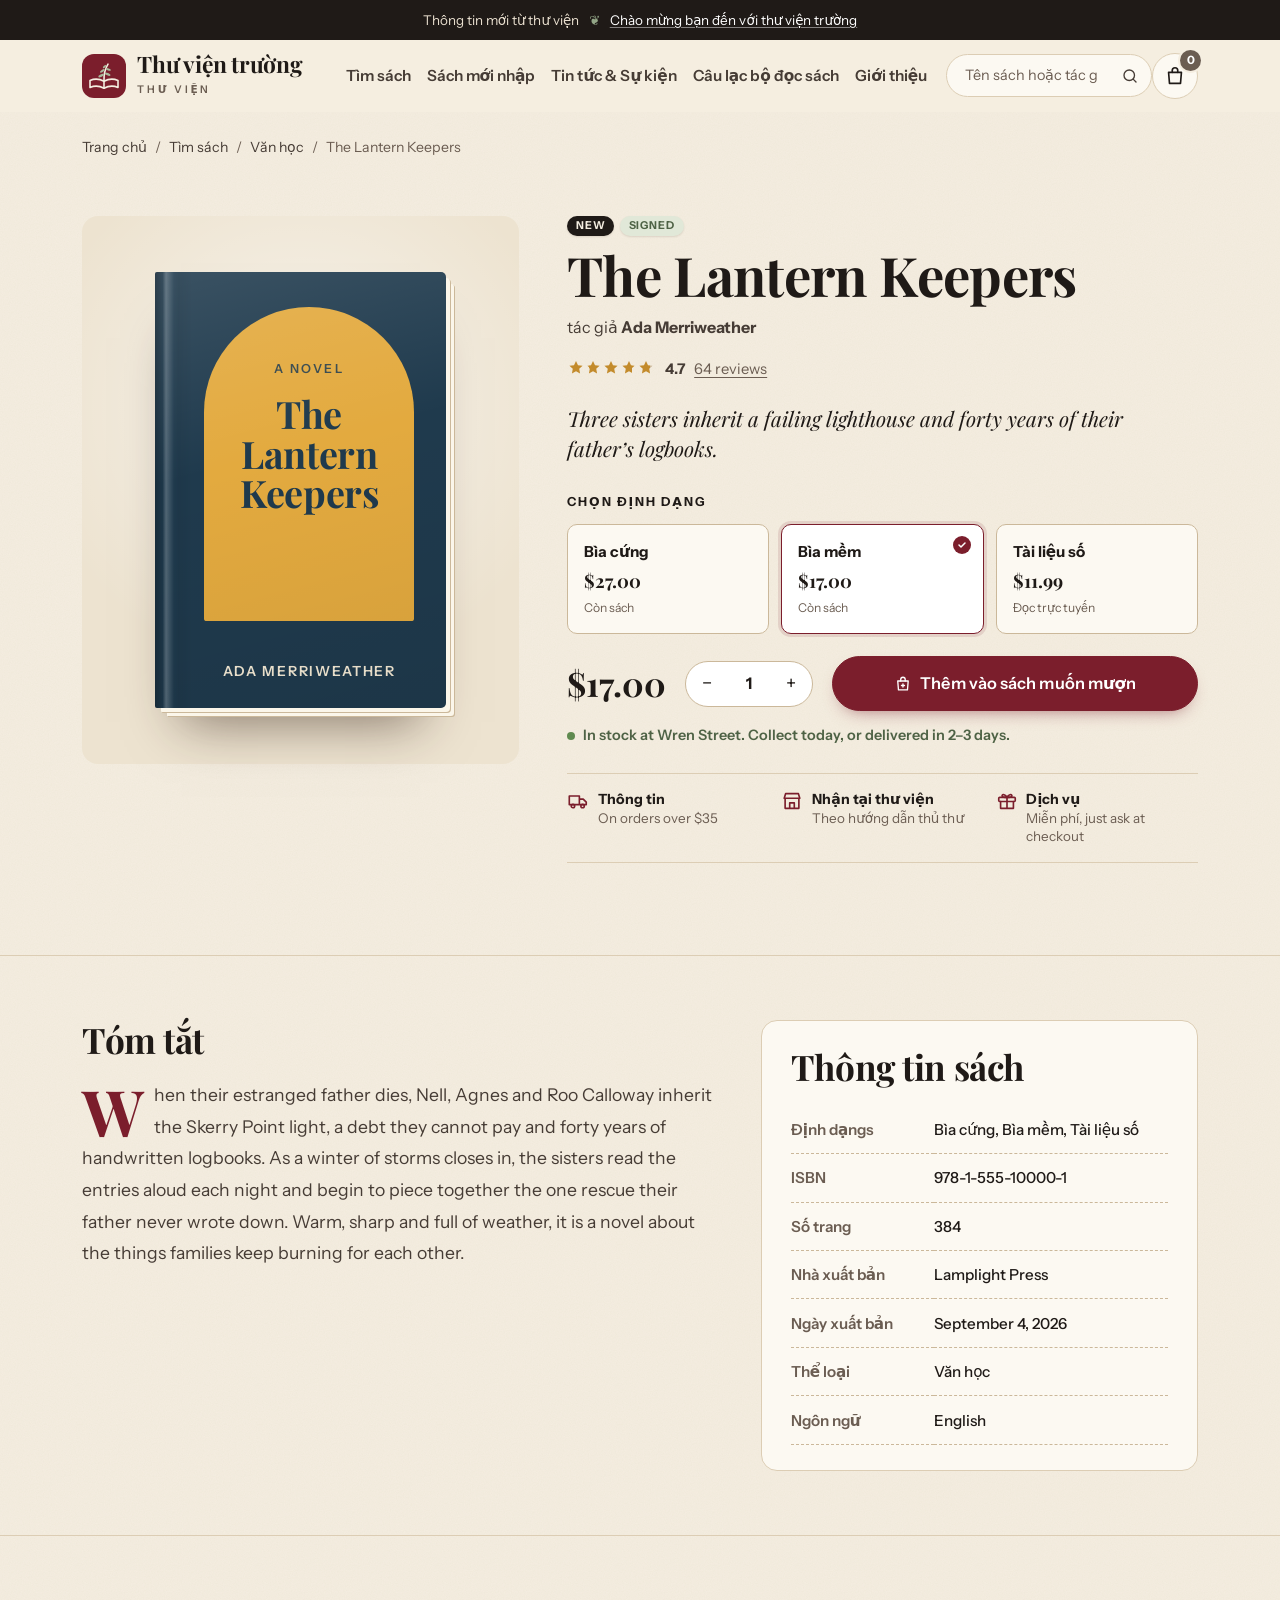
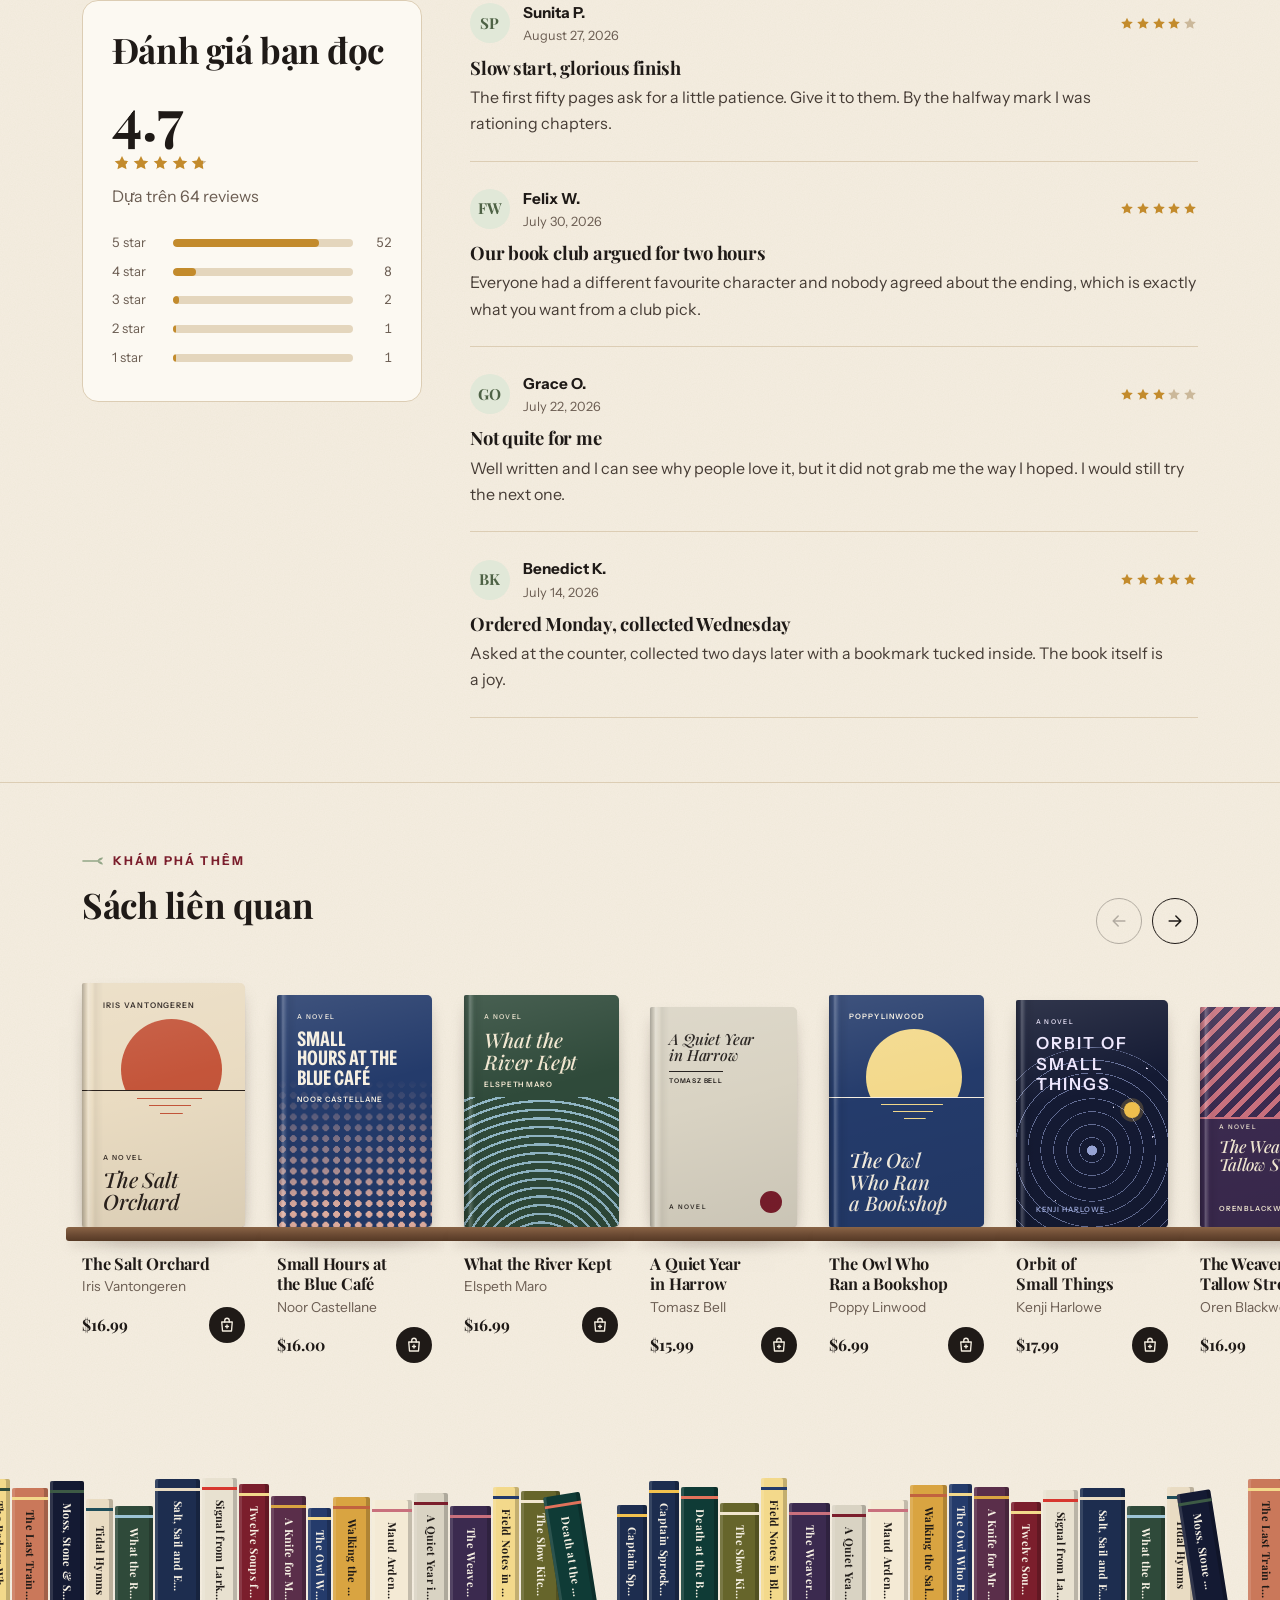
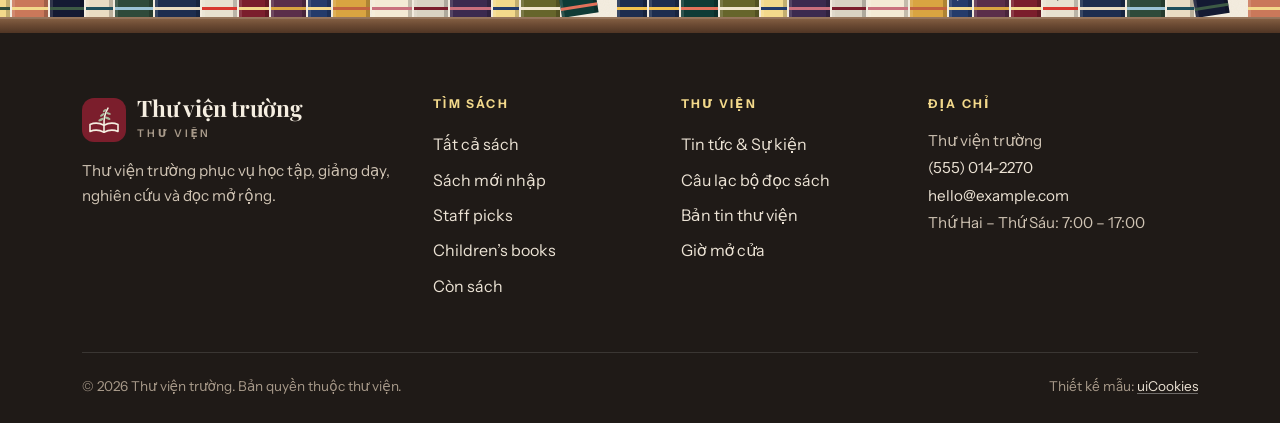
==== commit 26361156: "Việt hóa giao diện book.html" ====
--- a/book.html
+++ b/book.html
@@ -1,11 +1,11 @@
 <!DOCTYPE html>
-<html lang="en">
+<html lang="vi">
 <head>
   <script>document.documentElement.classList.add('js')</script>
   <meta charset="utf-8">
   <meta name="viewport" content="width=device-width, initial-scale=1">
-  <title>The Lantern Keepers by Ada Merriweather &mdash; Folio &amp; Fern Booksellers</title>
-  <meta name="description" content="Three sisters inherit a failing lighthouse and forty years of their father’s logbooks. Buy The Lantern Keepers by Ada Merriweather in hardback, paperback or ebook from Folio &amp; Fern Booksellers.">
+  <title>Chi tiết sách — Thư viện trường</title>
+  <meta name="description" content="Three sisters inherit a failing lighthouse and forty years of their father’s logbooks. Buy The Lantern Keepers tác giả Ada Merriweather in hardback, paperback or ebook from Thư viện trường.">
   <meta name="theme-color" content="#f5eee1">
   <link rel="icon" href="data:image/svg+xml,%3Csvg xmlns='http://www.w3.org/2000/svg' viewBox='0 0 44 44'%3E%3Crect width='44' height='44' rx='12' fill='%237b1e2c'/%3E%3Cpath d='M8 26.5c4.6-2 9.3-1.8 14 .8 4.7-2.6 9.4-2.8 14-.8v7c-4.6-2-9.3-1.8-14 .8-4.7-2.6-9.4-2.8-14-.8Z M22 26.6c-.2-6.2 1-11.6 4-16.4' fill='none' stroke='%23f5eee1' stroke-width='2'/%3E%3C/svg%3E">
 
@@ -17,20 +17,20 @@
   <link rel="stylesheet" href="css/style.css">
 </head>
 <body>
-  <a class="skip-link" href="#main">Skip to main content</a>
+  <a class="skip-link" href="#main">Chuyển đến nội dung chính</a>
 
   <!-- ============================ ANNOUNCEMENT ============================ -->
-  <aside class="announce" aria-label="Shop news">
+  <aside class="announce" aria-label="Thông báo thư viện">
     <div class="container">
-      <p>Free delivery on orders over $35<span class="sep" aria-hidden="true">&#10086;</span><a href="index.html#events">Meet Ada Merriweather on Thursday 1 October</a></p>
+      <p>Thông tin mới từ thư viện<span class="sep" aria-hidden="true">&#10086;</span><a href="index.html#events">Chào mừng bạn đến với thư viện trường</a></p>
     </div>
   </aside>
 
   <!-- ============================ HEADER ============================ -->
   <header class="site-header" data-header>
-    <nav class="navbar navbar-expand-lg" aria-label="Main">
-      <div class="container">
-        <a class="brand" href="index.html" aria-label="Folio &amp; Fern Booksellers, home">
+    <nav class="navbar navbar-expand-lg" aria-label="Điều hướng chính">
+      <div class="container">
+        <a class="brand" href="index.html" aria-label="Thư viện trường, home">
           <svg class="brand-mark" viewBox="0 0 44 44" aria-hidden="true">
             <rect width="44" height="44" rx="12" fill="#7b1e2c"/>
             <g fill="none" stroke="#f5eee1" stroke-width="1.6" stroke-linecap="round" stroke-linejoin="round">
@@ -47,13 +47,13 @@
             </g>
           </svg>
           <span>
-            <span class="brand-name">Folio <em>&amp;</em> Fern</span>
-            <span class="brand-sub">Booksellers</span>
+            <span class="brand-name">Thư viện trường</span>
+            <span class="brand-sub">Thư viện</span>
           </span>
         </a>
 
         <div class="header-actions order-lg-last">
-          <button class="cart-btn" type="button" data-bs-toggle="offcanvas" data-bs-target="#cart" aria-controls="cart" aria-label="Open basket, 0 items" data-cart-button>
+          <button class="cart-btn" type="button" data-bs-toggle="offcanvas" data-bs-target="#cart" aria-controls="cart" aria-label="Mở danh sách sách muốn mượn" data-cart-button>
             <svg viewBox="0 0 24 24" fill="none" stroke="currentColor" stroke-width="1.8" stroke-linecap="round" stroke-linejoin="round" aria-hidden="true"><path d="M5 8h14l-1 12H6L5 8Z"/><path d="M9 8V6a3 3 0 0 1 6 0v2"/></svg>
             <span class="cart-count is-empty" data-cart-count aria-hidden="true">0</span>
           </button>
@@ -66,15 +66,15 @@
 
         <div class="collapse navbar-collapse" id="main-nav">
           <ul class="navbar-nav mx-lg-auto">
-            <li class="nav-item"><a class="nav-link" href="shop.html">Shop</a></li>
-            <li class="nav-item"><a class="nav-link" href="index.html#new">New releases</a></li>
-            <li class="nav-item"><a class="nav-link" href="index.html#events">Events</a></li>
-            <li class="nav-item"><a class="nav-link" href="index.html#book-club">Book club</a></li>
-            <li class="nav-item"><a class="nav-link" href="index.html#visit">Visit</a></li>
+            <li class="nav-item"><a class="nav-link" href="shop.html">Tìm sách</a></li>
+            <li class="nav-item"><a class="nav-link" href="index.html#new">Sách mới nhập</a></li>
+            <li class="nav-item"><a class="nav-link" href="index.html#events">Tin tức & Sự kiện</a></li>
+            <li class="nav-item"><a class="nav-link" href="index.html#book-club">Câu lạc bộ đọc sách</a></li>
+            <li class="nav-item"><a class="nav-link" href="index.html#visit">Giới thiệu</a></li>
           </ul>
           <form class="nav-search" action="shop.html" method="get" role="search">
-            <label class="visually-hidden" for="nav-q">Search books</label>
-            <input id="nav-q" name="q" type="search" placeholder="Title or author" autocomplete="off">
+            <label class="visually-hidden" for="nav-q">Tìm sách</label>
+            <input id="nav-q" name="q" type="search" placeholder="Tên sách hoặc tác giả" autocomplete="off">
             <button type="submit" aria-label="Search"><svg viewBox="0 0 24 24" fill="none" stroke="currentColor" stroke-width="1.8" stroke-linecap="round" stroke-linejoin="round" aria-hidden="true"><circle cx="11" cy="11" r="7"/><path d="m20 20-3.5-3.5"/></svg></button>
           </form>
         </div>
@@ -86,15 +86,15 @@
     <div class="container pt-4">
       <nav aria-label="Breadcrumb">
         <ol class="breadcrumb">
-          <li class="breadcrumb-item"><a href="index.html">Home</a></li>
-          <li class="breadcrumb-item"><a href="shop.html">Shop</a></li>
-          <li class="breadcrumb-item"><a href="shop.html?genre=fiction" data-b-genre-link data-b="genre">Literary Fiction</a></li>
+          <li class="breadcrumb-item"><a href="index.html">Trang chủ</a></li>
+          <li class="breadcrumb-item"><a href="shop.html">Tìm sách</a></li>
+          <li class="breadcrumb-item"><a href="shop.html?genre=fiction" data-b-genre-link data-b="genre">Văn học</a></li>
           <li class="breadcrumb-item active" aria-current="page" data-b="crumb">The Lantern Keepers</li>
         </ol>
       </nav>
     </div>
 
-    <section class="book-main" aria-labelledby="book-title">
+    <section class="book-main" aria-labelledtác giả="book-title">
       <div class="container">
         <div class="row gy-5 gx-lg-5">
           <div class="col-lg-5">
@@ -105,7 +105,7 @@
           <div class="col-lg-7 book-info">
             <div class="book-tags" data-b="tags"><span class="tag tag--new">New</span><span class="tag tag--signed">Signed</span></div>
             <h1 id="book-title" data-b="title">The Lantern Keepers</h1>
-            <p class="book-by">by <strong data-b="author">Ada Merriweather</strong></p>
+            <p class="book-tác giả">tác giả <strong data-b="author">Ada Merriweather</strong></p>
             <div class="book-rating">
               <span data-b="stars"><span class="stars" role="img" aria-label="Rated 4.7 out of 5"><span class="stars-fill" style="width:94%"></span></span></span>
               <strong data-b="rating">4.7</strong>
@@ -114,25 +114,25 @@
             <p class="book-blurb" data-b="blurb">Three sisters inherit a failing lighthouse and forty years of their father’s logbooks.</p>
 
             <fieldset class="format-picker">
-              <legend>Choose a format</legend>
+              <legend>Chọn định dạng</legend>
               <div class="format-options" data-format-options>
                 <label class="format-option">
                   <input type="radio" name="format" value="hb">
-                  <span class="format-name">Hardback</span>
+                  <span class="format-name">Bìa cứng</span>
                   <span class="format-price">$27.00</span>
-                  <span class="format-meta">In stock</span>
+                  <span class="format-meta">Còn sách</span>
                 </label>
                 <label class="format-option">
                   <input type="radio" name="format" value="pb" checked>
-                  <span class="format-name">Paperback</span>
+                  <span class="format-name">Bìa mềm</span>
                   <span class="format-price">$17.00</span>
-                  <span class="format-meta">In stock</span>
+                  <span class="format-meta">Còn sách</span>
                 </label>
                 <label class="format-option">
                   <input type="radio" name="format" value="eb">
-                  <span class="format-name">Ebook</span>
+                  <span class="format-name">Tài liệu số</span>
                   <span class="format-price">$11.99</span>
-                  <span class="format-meta">ePub, instant download</span>
+                  <span class="format-meta">Đọc trực tuyến</span>
                 </label>
               </div>
             </fieldset>
@@ -141,25 +141,25 @@
               <p class="buy-price" data-b="price">$17.00</p>
               <div class="qty">
                 <button type="button" data-qty-step="-1" aria-label="Decrease quantity">&minus;</button>
-                <label class="visually-hidden" for="qty">Quantity</label>
+                <label class="visually-hidden" for="qty">Số lượng</label>
                 <input id="qty" type="number" min="1" max="10" value="1" inputmode="numeric" data-qty-input>
                 <button type="button" data-qty-step="1" aria-label="Increase quantity">+</button>
               </div>
-              <button type="button" class="btn btn-primary btn-lg" data-add-detail><svg viewBox="0 0 24 24" fill="none" stroke="currentColor" stroke-width="1.8" stroke-linecap="round" stroke-linejoin="round" aria-hidden="true"><path d="M5 8h14l-1 12H6L5 8Z"/><path d="M9 8V6a3 3 0 0 1 6 0v2"/><path d="M12 12v4M10 14h4"/></svg> Add to basket</button>
-            </div>
-            <p class="stock-line is-in" data-b="stock">In stock at Wren Street. Collect today, or delivered in 2&ndash;3 days.</p>
+              <button type="button" class="btn btn-primary btn-lg" data-add-detail><svg viewBox="0 0 24 24" fill="none" stroke="currentColor" stroke-width="1.8" stroke-linecap="round" stroke-linejoin="round" aria-hidden="true"><path d="M5 8h14l-1 12H6L5 8Z"/><path d="M9 8V6a3 3 0 0 1 6 0v2"/><path d="M12 12v4M10 14h4"/></svg> Thêm vào sách muốn mượn</button>
+            </div>
+            <p class="stock-line is-in" data-b="stock">Còn sách. Collect today, or delivered in 2&ndash;3 days.</p>
 
             <ul class="perks">
-              <li><svg viewBox="0 0 24 24" fill="none" stroke="currentColor" stroke-width="1.8" stroke-linecap="round" stroke-linejoin="round" aria-hidden="true"><path d="M2.5 6.5h11v9.5h-11zM13.5 10h4.2l3.3 3.3V16h-7.5"/><circle cx="6.5" cy="17.5" r="1.9"/><circle cx="17" cy="17.5" r="1.9"/></svg><span><strong>Free delivery</strong>On orders over $35</span></li>
-              <li><svg viewBox="0 0 24 24" fill="none" stroke="currentColor" stroke-width="1.8" stroke-linecap="round" stroke-linejoin="round" aria-hidden="true"><path d="M3.5 9 5 4h14l1.5 5M4.5 9v11h15V9M3.5 9h17M9.5 20v-6h5v6"/></svg><span><strong>Collect in store</strong>Ready in two hours</span></li>
-              <li><svg viewBox="0 0 24 24" fill="none" stroke="currentColor" stroke-width="1.8" stroke-linecap="round" stroke-linejoin="round" aria-hidden="true"><rect x="3" y="8" width="18" height="4.5" rx="1"/><path d="M5 12.5V20h14v-7.5M12 8v12"/><path d="M12 8C10.5 4.8 6.8 4 6.6 6.4 6.4 8 9.8 8 12 8Zm0 0c1.5-3.2 5.2-4 5.4-1.6C17.6 8 14.2 8 12 8Z"/></svg><span><strong>Gift wrapping</strong>Free, just ask at checkout</span></li>
+              <li><svg viewBox="0 0 24 24" fill="none" stroke="currentColor" stroke-width="1.8" stroke-linecap="round" stroke-linejoin="round" aria-hidden="true"><path d="M2.5 6.5h11v9.5h-11zM13.5 10h4.2l3.3 3.3V16h-7.5"/><circle cx="6.5" cy="17.5" r="1.9"/><circle cx="17" cy="17.5" r="1.9"/></svg><span><strong>Thông tin</strong>On orders over $35</span></li>
+              <li><svg viewBox="0 0 24 24" fill="none" stroke="currentColor" stroke-width="1.8" stroke-linecap="round" stroke-linejoin="round" aria-hidden="true"><path d="M3.5 9 5 4h14l1.5 5M4.5 9v11h15V9M3.5 9h17M9.5 20v-6h5v6"/></svg><span><strong>Nhận tại thư viện</strong>Theo hướng dẫn thủ thư</span></li>
+              <li><svg viewBox="0 0 24 24" fill="none" stroke="currentColor" stroke-width="1.8" stroke-linecap="round" stroke-linejoin="round" aria-hidden="true"><rect x="3" y="8" width="18" height="4.5" rx="1"/><path d="M5 12.5V20h14v-7.5M12 8v12"/><path d="M12 8C10.5 4.8 6.8 4 6.6 6.4 6.4 8 9.8 8 12 8Zm0 0c1.5-3.2 5.2-4 5.4-1.6C17.6 8 14.2 8 12 8Z"/></svg><span><strong>Dịch vụ</strong>Miễn phí, just ask at checkout</span></li>
             </ul>
 
             <div class="book-note" data-pick hidden>
-              <p class="book-note-label">From the shelf talker</p>
+              <p class="book-note-label">Lời giới thiệu</p>
               <div class="note">
                 <p class="note-text" data-pick-note></p>
-                <p class="note-sig" data-pick-by></p>
+                <p class="note-sig" data-pick-tác giả></p>
               </div>
             </div>
           </div>
@@ -167,25 +167,25 @@
       </div>
     </section>
 
-    <section class="book-section" aria-labelledby="synopsis-title">
+    <section class="book-section" aria-labelledtác giả="synopsis-title">
       <div class="container">
         <div class="row gy-5 gx-lg-5">
           <div class="col-lg-7">
-            <h2 id="synopsis-title">Synopsis</h2>
+            <h2 id="synopsis-title">Tóm tắt</h2>
             <p class="synopsis" data-b="synopsis">When their estranged father dies, Nell, Agnes and Roo Calloway inherit the Skerry Point light, a debt they cannot pay and forty years of handwritten logbooks. As a winter of storms closes in, the sisters read the entries aloud each night and begin to piece together the one rescue their father never wrote down. Warm, sharp and full of weather, it is a novel about the things families keep burning for each other.</p>
           </div>
           <div class="col-lg-5">
             <div class="details-card">
-              <h2 id="details-title" class="h3">Details</h2>
-              <table class="details-table" aria-labelledby="details-title">
+              <h2 id="details-title" class="h3">Thông tin sách</h2>
+              <table class="details-table" aria-labelledtác giả="details-title">
                 <tbody data-details>
-                  <tr><th scope="row">Formats</th><td>Hardback, Paperback, Ebook</td></tr>
-                  <tr><th scope="row">ISBN-13</th><td>978-1-555-10000-1</td></tr>
-                  <tr><th scope="row">Pages</th><td>384</td></tr>
-                  <tr><th scope="row">Publisher</th><td>Lamplight Press</td></tr>
-                  <tr><th scope="row">Published</th><td>September 4, 2026</td></tr>
-                  <tr><th scope="row">Genre</th><td>Literary Fiction</td></tr>
-                  <tr><th scope="row">Language</th><td>English</td></tr>
+                  <tr><th scope="row">Định dạngs</th><td>Bìa cứng, Bìa mềm, Tài liệu số</td></tr>
+                  <tr><th scope="row">ISBN</th><td>978-1-555-10000-1</td></tr>
+                  <tr><th scope="row">Số trang</th><td>384</td></tr>
+                  <tr><th scope="row">Nhà xuất bản</th><td>Lamplight Press</td></tr>
+                  <tr><th scope="row">Ngày xuất bản</th><td>September 4, 2026</td></tr>
+                  <tr><th scope="row">Thể loại</th><td>Văn học</td></tr>
+                  <tr><th scope="row">Ngôn ngữ</th><td>English</td></tr>
                 </tbody>
               </table>
             </div>
@@ -194,15 +194,15 @@
       </div>
     </section>
 
-    <section class="book-section" id="reviews" aria-labelledby="reviews-title">
+    <section class="book-section" id="reviews" aria-labelledtác giả="reviews-title">
       <div class="container">
         <div class="row gy-5 gx-lg-5">
           <div class="col-lg-4">
             <div class="review-summary">
-              <h2 id="reviews-title">Reader reviews</h2>
+              <h2 id="reviews-title">Đánh giá bạn đọc</h2>
               <p class="review-score m-0" data-b="rating">4.7</p>
               <span data-b="stars"><span class="stars" role="img" aria-label="Rated 4.7 out of 5"><span class="stars-fill" style="width:94%"></span></span></span>
-              <p class="text-soft m-0">Based on <span data-b="reviews">64 reviews</span></p>
+              <p class="text-soft m-0">Dựa trên <span data-b="reviews">64 reviews</span></p>
               <ul class="review-bars" data-review-bars aria-label="Ratings breakdown">
                 <li><span class="bar-label">5 star</span><span class="bar"><span style="width:81.25%"></span></span><span class="bar-count">52</span></li>
                 <li><span class="bar-label">4 star</span><span class="bar"><span style="width:12.5%"></span></span><span class="bar-count">8</span></li>
@@ -256,12 +256,12 @@
       </div>
     </section>
 
-    <section class="book-section" aria-labelledby="related-title">
+    <section class="book-section" aria-labelledtác giả="related-title">
       <div class="container">
         <div class="section-head section-head--row mb-2">
           <div>
-            <p class="eyebrow">Keep reading</p>
-            <h2 class="section-title" id="related-title">You might also like</h2>
+            <p class="eyebrow">Khám phá thêm</p>
+            <h2 class="section-title" id="related-title">Sách liên quan</h2>
           </div>
           <div class="shelf-nav">
             <button type="button" class="shelf-btn" data-shelf-prev aria-controls="related-track" aria-label="Scroll suggestions back"><svg viewBox="0 0 24 24" fill="none" stroke="currentColor" stroke-width="1.8" stroke-linecap="round" stroke-linejoin="round" aria-hidden="true"><path d="M19 12H5M11 6l-6 6 6 6"/></svg></button>
@@ -278,7 +278,7 @@
       <p class="shelf-author">Iris Vantongeren</p>
       <div class="shelf-foot">
         <span class="shelf-price">$16.99</span>
-        <button type="button" class="btn-add btn-add--sm" data-add="the-salt-orchard" data-format="pb" aria-label="Add The Salt Orchard, paperback, to basket"><svg viewBox="0 0 24 24" fill="none" stroke="currentColor" stroke-width="1.8" stroke-linecap="round" stroke-linejoin="round" aria-hidden="true"><path d="M5 8h14l-1 12H6L5 8Z"/><path d="M9 8V6a3 3 0 0 1 6 0v2"/><path d="M12 12v4M10 14h4"/></svg></button>
+        <button type="button" class="btn-add btn-add--sm" data-add="the-salt-orchard" data-format="pb" aria-label="Thêm The Salt Orchard, paperback, to basket"><svg viewBox="0 0 24 24" fill="none" stroke="currentColor" stroke-width="1.8" stroke-linecap="round" stroke-linejoin="round" aria-hidden="true"><path d="M5 8h14l-1 12H6L5 8Z"/><path d="M9 8V6a3 3 0 0 1 6 0v2"/><path d="M12 12v4M10 14h4"/></svg></button>
       </div>
     </li>
             <li class="shelf-item" style="--s:0.98">
@@ -287,7 +287,7 @@
       <p class="shelf-author">Noor Castellane</p>
       <div class="shelf-foot">
         <span class="shelf-price">$16.00</span>
-        <button type="button" class="btn-add btn-add--sm" data-add="small-hours-at-the-blue-cafe" data-format="pb" aria-label="Add Small Hours at the Blue Café, paperback, to basket"><svg viewBox="0 0 24 24" fill="none" stroke="currentColor" stroke-width="1.8" stroke-linecap="round" stroke-linejoin="round" aria-hidden="true"><path d="M5 8h14l-1 12H6L5 8Z"/><path d="M9 8V6a3 3 0 0 1 6 0v2"/><path d="M12 12v4M10 14h4"/></svg></button>
+        <button type="button" class="btn-add btn-add--sm" data-add="small-hours-at-the-blue-cafe" data-format="pb" aria-label="Thêm Small Hours at the Blue Café, paperback, to basket"><svg viewBox="0 0 24 24" fill="none" stroke="currentColor" stroke-width="1.8" stroke-linecap="round" stroke-linejoin="round" aria-hidden="true"><path d="M5 8h14l-1 12H6L5 8Z"/><path d="M9 8V6a3 3 0 0 1 6 0v2"/><path d="M12 12v4M10 14h4"/></svg></button>
       </div>
     </li>
             <li class="shelf-item" style="--s:0.98">
@@ -296,7 +296,7 @@
       <p class="shelf-author">Elspeth Maro</p>
       <div class="shelf-foot">
         <span class="shelf-price">$16.99</span>
-        <button type="button" class="btn-add btn-add--sm" data-add="what-the-river-kept" data-format="pb" aria-label="Add What the River Kept, paperback, to basket"><svg viewBox="0 0 24 24" fill="none" stroke="currentColor" stroke-width="1.8" stroke-linecap="round" stroke-linejoin="round" aria-hidden="true"><path d="M5 8h14l-1 12H6L5 8Z"/><path d="M9 8V6a3 3 0 0 1 6 0v2"/><path d="M12 12v4M10 14h4"/></svg></button>
+        <button type="button" class="btn-add btn-add--sm" data-add="what-the-river-kept" data-format="pb" aria-label="Thêm What the River Kept, paperback, to basket"><svg viewBox="0 0 24 24" fill="none" stroke="currentColor" stroke-width="1.8" stroke-linecap="round" stroke-linejoin="round" aria-hidden="true"><path d="M5 8h14l-1 12H6L5 8Z"/><path d="M9 8V6a3 3 0 0 1 6 0v2"/><path d="M12 12v4M10 14h4"/></svg></button>
       </div>
     </li>
             <li class="shelf-item" style="--s:0.93">
@@ -305,7 +305,7 @@
       <p class="shelf-author">Tomasz Bell</p>
       <div class="shelf-foot">
         <span class="shelf-price">$15.99</span>
-        <button type="button" class="btn-add btn-add--sm" data-add="a-quiet-year-in-harrow" data-format="pb" aria-label="Add A Quiet Year in Harrow, paperback, to basket"><svg viewBox="0 0 24 24" fill="none" stroke="currentColor" stroke-width="1.8" stroke-linecap="round" stroke-linejoin="round" aria-hidden="true"><path d="M5 8h14l-1 12H6L5 8Z"/><path d="M9 8V6a3 3 0 0 1 6 0v2"/><path d="M12 12v4M10 14h4"/></svg></button>
+        <button type="button" class="btn-add btn-add--sm" data-add="a-quiet-year-in-harrow" data-format="pb" aria-label="Thêm A Quiet Year in Harrow, paperback, to basket"><svg viewBox="0 0 24 24" fill="none" stroke="currentColor" stroke-width="1.8" stroke-linecap="round" stroke-linejoin="round" aria-hidden="true"><path d="M5 8h14l-1 12H6L5 8Z"/><path d="M9 8V6a3 3 0 0 1 6 0v2"/><path d="M12 12v4M10 14h4"/></svg></button>
       </div>
     </li>
             <li class="shelf-item" style="--s:0.98">
@@ -314,7 +314,7 @@
       <p class="shelf-author">Poppy Linwood</p>
       <div class="shelf-foot">
         <span class="shelf-price">$6.99</span>
-        <button type="button" class="btn-add btn-add--sm" data-add="the-owl-who-ran-a-bookshop" data-format="pb" aria-label="Add The Owl Who Ran a Bookshop, paperback, to basket"><svg viewBox="0 0 24 24" fill="none" stroke="currentColor" stroke-width="1.8" stroke-linecap="round" stroke-linejoin="round" aria-hidden="true"><path d="M5 8h14l-1 12H6L5 8Z"/><path d="M9 8V6a3 3 0 0 1 6 0v2"/><path d="M12 12v4M10 14h4"/></svg></button>
+        <button type="button" class="btn-add btn-add--sm" data-add="the-owl-who-ran-a-bookshop" data-format="pb" aria-label="Thêm The Owl Who Ran a Bookshop, paperback, to basket"><svg viewBox="0 0 24 24" fill="none" stroke="currentColor" stroke-width="1.8" stroke-linecap="round" stroke-linejoin="round" aria-hidden="true"><path d="M5 8h14l-1 12H6L5 8Z"/><path d="M9 8V6a3 3 0 0 1 6 0v2"/><path d="M12 12v4M10 14h4"/></svg></button>
       </div>
     </li>
             <li class="shelf-item" style="--s:0.96">
@@ -323,7 +323,7 @@
       <p class="shelf-author">Kenji Harlowe</p>
       <div class="shelf-foot">
         <span class="shelf-price">$17.99</span>
-        <button type="button" class="btn-add btn-add--sm" data-add="orbit-of-small-things" data-format="pb" aria-label="Add Orbit of Small Things, paperback, to basket"><svg viewBox="0 0 24 24" fill="none" stroke="currentColor" stroke-width="1.8" stroke-linecap="round" stroke-linejoin="round" aria-hidden="true"><path d="M5 8h14l-1 12H6L5 8Z"/><path d="M9 8V6a3 3 0 0 1 6 0v2"/><path d="M12 12v4M10 14h4"/></svg></button>
+        <button type="button" class="btn-add btn-add--sm" data-add="orbit-of-small-things" data-format="pb" aria-label="Thêm Orbit of Small Things, paperback, to basket"><svg viewBox="0 0 24 24" fill="none" stroke="currentColor" stroke-width="1.8" stroke-linecap="round" stroke-linejoin="round" aria-hidden="true"><path d="M5 8h14l-1 12H6L5 8Z"/><path d="M9 8V6a3 3 0 0 1 6 0v2"/><path d="M12 12v4M10 14h4"/></svg></button>
       </div>
     </li>
             <li class="shelf-item" style="--s:0.93">
@@ -332,7 +332,7 @@
       <p class="shelf-author">Oren Blackwood</p>
       <div class="shelf-foot">
         <span class="shelf-price">$16.99</span>
-        <button type="button" class="btn-add btn-add--sm" data-add="the-weaver-of-tallow-street" data-format="pb" aria-label="Add The Weaver of Tallow Street, paperback, to basket"><svg viewBox="0 0 24 24" fill="none" stroke="currentColor" stroke-width="1.8" stroke-linecap="round" stroke-linejoin="round" aria-hidden="true"><path d="M5 8h14l-1 12H6L5 8Z"/><path d="M9 8V6a3 3 0 0 1 6 0v2"/><path d="M12 12v4M10 14h4"/></svg></button>
+        <button type="button" class="btn-add btn-add--sm" data-add="the-weaver-of-tallow-street" data-format="pb" aria-label="Thêm The Weaver of Tallow Street, paperback, to basket"><svg viewBox="0 0 24 24" fill="none" stroke="currentColor" stroke-width="1.8" stroke-linecap="round" stroke-linejoin="round" aria-hidden="true"><path d="M5 8h14l-1 12H6L5 8Z"/><path d="M9 8V6a3 3 0 0 1 6 0v2"/><path d="M12 12v4M10 14h4"/></svg></button>
       </div>
     </li>
             <li class="shelf-item" style="--s:1.00">
@@ -341,7 +341,7 @@
       <p class="shelf-author">Leif Andersen-Hart</p>
       <div class="shelf-foot">
         <span class="shelf-price">$16.99</span>
-        <button type="button" class="btn-add btn-add--sm" data-add="moss-stone-and-starlight" data-format="pb" aria-label="Add Moss, Stone &amp; Starlight, paperback, to basket"><svg viewBox="0 0 24 24" fill="none" stroke="currentColor" stroke-width="1.8" stroke-linecap="round" stroke-linejoin="round" aria-hidden="true"><path d="M5 8h14l-1 12H6L5 8Z"/><path d="M9 8V6a3 3 0 0 1 6 0v2"/><path d="M12 12v4M10 14h4"/></svg></button>
+        <button type="button" class="btn-add btn-add--sm" data-add="moss-stone-and-starlight" data-format="pb" aria-label="Thêm Moss, Stone &amp; Starlight, paperback, to basket"><svg viewBox="0 0 24 24" fill="none" stroke="currentColor" stroke-width="1.8" stroke-linecap="round" stroke-linejoin="round" aria-hidden="true"><path d="M5 8h14l-1 12H6L5 8Z"/><path d="M9 8V6a3 3 0 0 1 6 0v2"/><path d="M12 12v4M10 14h4"/></svg></button>
       </div>
     </li>
           </ul>
@@ -359,7 +359,7 @@
       <div class="container">
         <div class="footer-grid">
           <div>
-            <a class="brand" href="index.html" aria-label="Folio &amp; Fern Booksellers, home">
+            <a class="brand" href="index.html" aria-label="Thư viện trường, home">
               <svg class="brand-mark" viewBox="0 0 44 44" aria-hidden="true">
             <rect width="44" height="44" rx="12" fill="#7b1e2c"/>
             <g fill="none" stroke="#f5eee1" stroke-width="1.6" stroke-linecap="round" stroke-linejoin="round">
@@ -376,53 +376,53 @@
             </g>
           </svg>
               <span>
-                <span class="brand-name">Folio <em>&amp;</em> Fern</span>
-                <span class="brand-sub">Booksellers</span>
+                <span class="brand-name">Thư viện trường</span>
+                <span class="brand-sub">Thư viện</span>
               </span>
             </a>
-            <p class="footer-about">An independent bookshop on Wren Street since 1987. Three floors, eleven thousand books, six booksellers and one very old armchair.</p>
+            <p class="footer-about">Thư viện trường phục vụ học tập, giảng dạy, nghiên cứu và đọc mở rộng.</p>
           </div>
           <div class="footer-col">
-            <h2>Shop</h2>
+            <h2>Tìm sách</h2>
             <ul class="footer-links">
-              <li><a href="shop.html">All books</a></li>
-              <li><a href="index.html#new">New releases</a></li>
+              <li><a href="shop.html">Tất cả sách</a></li>
+              <li><a href="index.html#new">Sách mới nhập</a></li>
               <li><a href="shop.html?picks=1">Staff picks</a></li>
               <li><a href="shop.html?genre=kids">Children&rsquo;s books</a></li>
-              <li><a href="shop.html?stock=1">In stock today</a></li>
+              <li><a href="shop.html?stock=1">Còn sách</a></li>
             </ul>
           </div>
           <div class="footer-col">
-            <h2>The shop</h2>
+            <h2>Thư viện</h2>
             <ul class="footer-links">
-              <li><a href="index.html#events">Events</a></li>
-              <li><a href="index.html#book-club">Book club</a></li>
-              <li><a href="index.html#newsletter">The Friday Letter</a></li>
-              <li><a href="index.html#visit">Opening hours</a></li>
+              <li><a href="index.html#events">Tin tức & Sự kiện</a></li>
+              <li><a href="index.html#book-club">Câu lạc bộ đọc sách</a></li>
+              <li><a href="index.html#newsletter">Bản tin thư viện</a></li>
+              <li><a href="index.html#visit">Giờ mở cửa</a></li>
             </ul>
           </div>
           <div class="footer-col">
-            <h2>Find us</h2>
+            <h2>Địa chỉ</h2>
             <address class="footer-address">
-              14 Wren Street, Millbrook<br>
+              Thư viện trường<br>
               <a href="tel:+15550142270">(555) 014-2270</a><br>
               <a href="mailto:hello@example.com">hello@example.com</a><br>
-              Mon&ndash;Sat 9am&ndash;7pm, Sun 11am&ndash;5pm
+              Thứ Hai – Thứ Sáu: 7:00 – 17:00
             </address>
           </div>
         </div>
         <div class="footer-bottom">
-          <p class="m-0">&copy; <span data-year>2026</span> Folio &amp; Fern Booksellers. All rights reserved.</p>
-          <p class="m-0">Template by <a href="https://uicookies.com/">uiCookies</a></p>
+          <p class="m-0">&copy; <span data-year>2026</span> Thư viện trường. Bản quyền thuộc thư viện.</p>
+          <p class="m-0">Thiết kế mẫu: <a href="https://uicookies.com/">uiCookies</a></p>
         </div>
       </div>
     </div>
   </footer>
 
   <!-- ============================ BASKET DRAWER ============================ -->
-  <div class="offcanvas offcanvas-end cart-drawer" tabindex="-1" id="cart" aria-labelledby="cart-title">
+  <div class="offcanvas offcanvas-end cart-drawer" tabindex="-1" id="cart" aria-labelledtác giả="cart-title">
     <div class="offcanvas-header">
-      <h2 class="offcanvas-title" id="cart-title" tabindex="-1">Your basket <span data-cart-heading-count></span></h2>
+      <h2 class="offcanvas-title" id="cart-title" tabindex="-1">Sách muốn mượn <span data-cart-heading-count></span></h2>
       <button type="button" class="btn-close" data-bs-dismiss="offcanvas" aria-label="Close basket"></button>
     </div>
     <div class="cart-ship">
@@ -438,23 +438,23 @@
           <path d="M60 58c-.3 9 1.2 17 5 24" fill="none" stroke="#4e6245" stroke-width="2" stroke-linecap="round"/>
           <g fill="#93a687"><ellipse cx="56" cy="66" rx="5" ry="2" transform="rotate(-30 56 66)"/><ellipse cx="66" cy="63" rx="5" ry="2" transform="rotate(25 66 63)"/><ellipse cx="57" cy="74" rx="4.6" ry="1.9" transform="rotate(-25 57 74)"/><ellipse cx="67.5" cy="72" rx="4.4" ry="1.8" transform="rotate(30 67.5 72)"/></g>
         </svg>
-        <h3>Your basket is empty</h3>
-        <p>Staff picks are a good place to start.</p>
-        <a class="btn btn-primary" href="shop.html?picks=1">Browse staff picks</a>
+        <h3>Sách muốn mượn is empty</h3>
+        <p>Hãy bắt đầu từ gợi ý của thủ thư.</p>
+        <a class="btn btn-primary" href="shop.html?picks=1">Xem tài liệu staff picks</a>
       </div>
     </div>
     <div class="cart-footer" data-cart-footer hidden>
-      <dl class="cart-total"><dt>Subtotal</dt><dd data-cart-subtotal>$0.00</dd></dl>
-      <p class="small mb-3">Delivery and tax are worked out at checkout. Collecting from Wren Street is always free.</p>
-      <button type="button" class="btn btn-primary btn-lg w-100" data-checkout>Checkout</button>
-      <p class="cart-note" data-checkout-note hidden role="status">Checkout is not connected in this template. Link this button to your shop platform or payment provider to take orders.</p>
+      <dl class="cart-total"><dt>Tổng số sách</dt><dd data-cart-subtotal>$0.00</dd></dl>
+      <p class="small mb-3">Danh sách lưu các sách bạn muốn gửi yêu cầu mượn.</p>
+      <button type="button" class="btn btn-primary btn-lg w-100" data-checkout>Gửi yêu cầu mượn</button>
+      <p class="cart-note" data-checkout-note hidden role="status">Gửi yêu cầu mượn is not connected in this template. Link this button to your shop platform or payment provider to take orders.</p>
     </div>
   </div>
 
   <!-- Visual toast (screen readers get the live region below instead) -->
   <div class="toast-lite" data-toast aria-hidden="true">
     <div class="toast-cover" data-toast-cover></div>
-    <div class="toast-text"><em>Added to basket</em><strong data-toast-title></strong><span data-toast-format></span></div>
+    <div class="toast-text"><em>Đã thêm vào danh sách</em><strong data-toast-title></strong><span data-toast-format></span></div>
     <button type="button" tabindex="-1" data-toast-open>View</button>
   </div>
   <div class="visually-hidden" aria-live="polite" data-live></div>
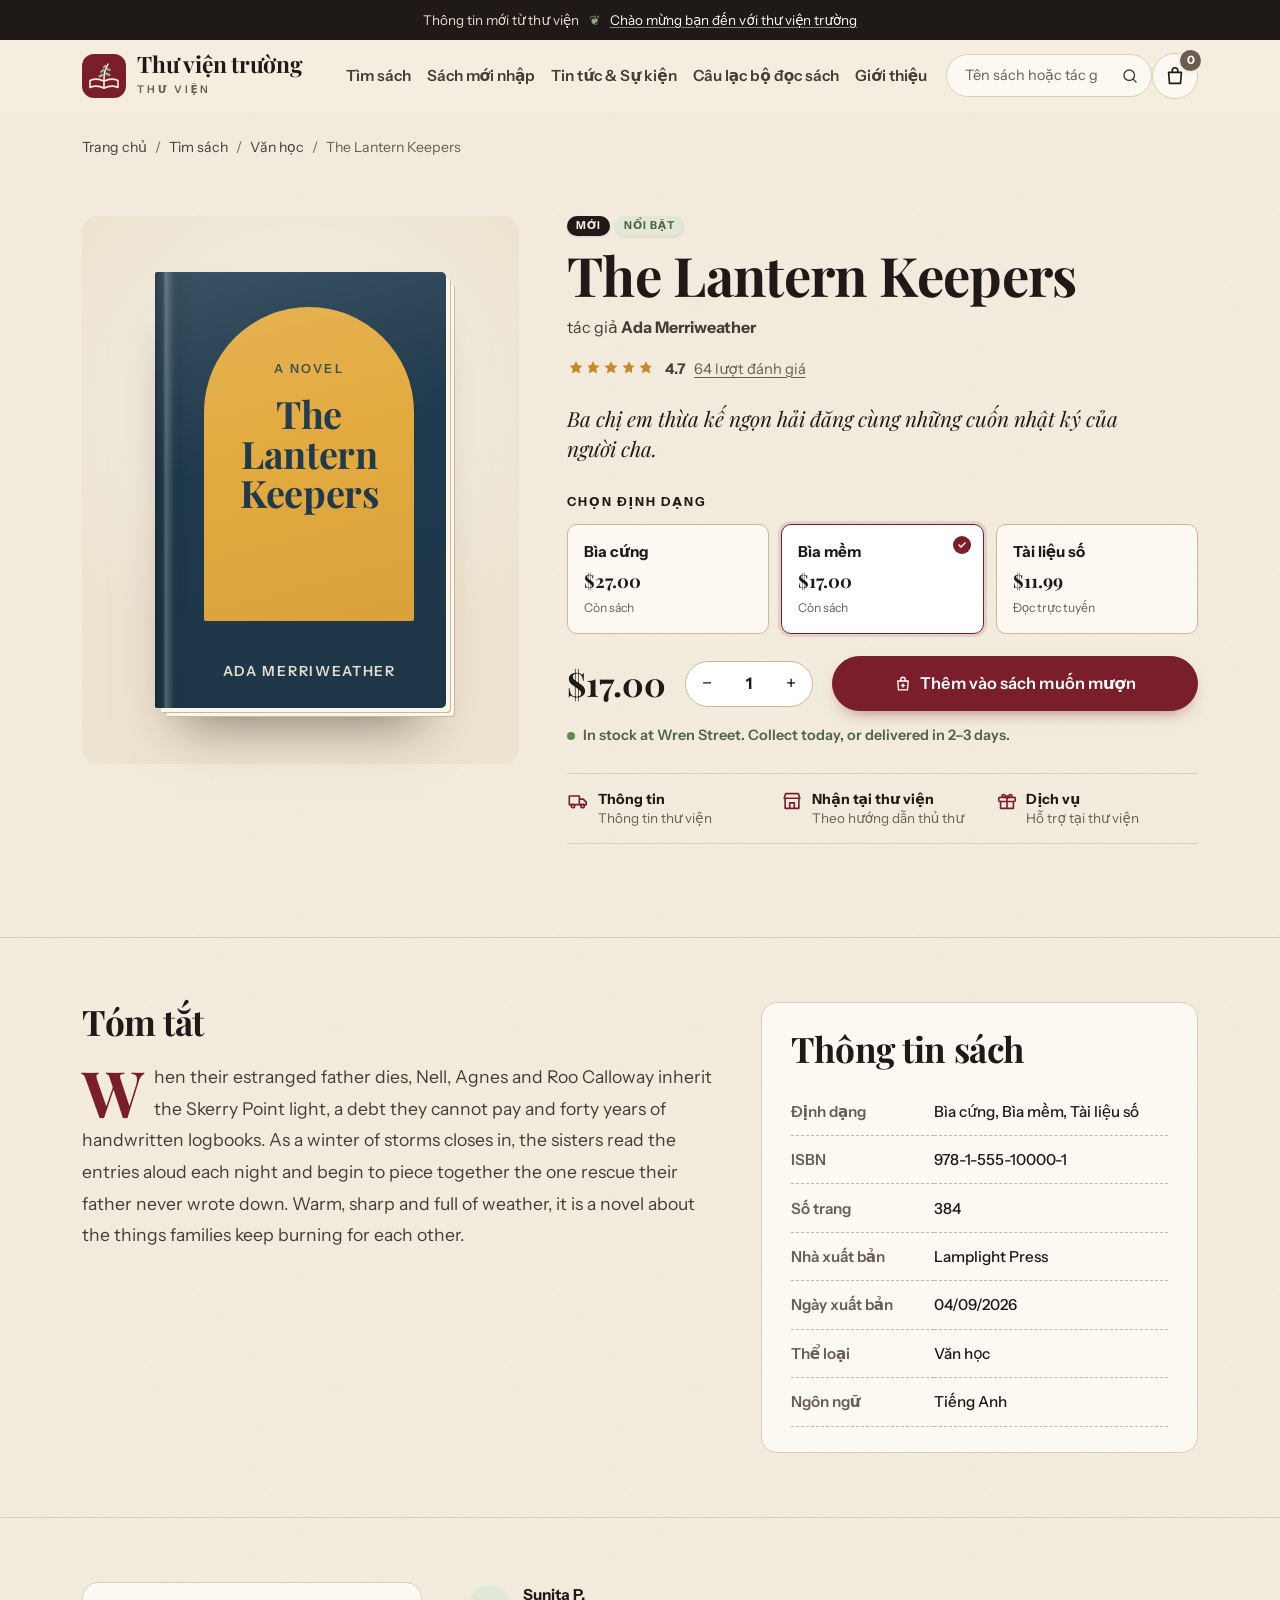
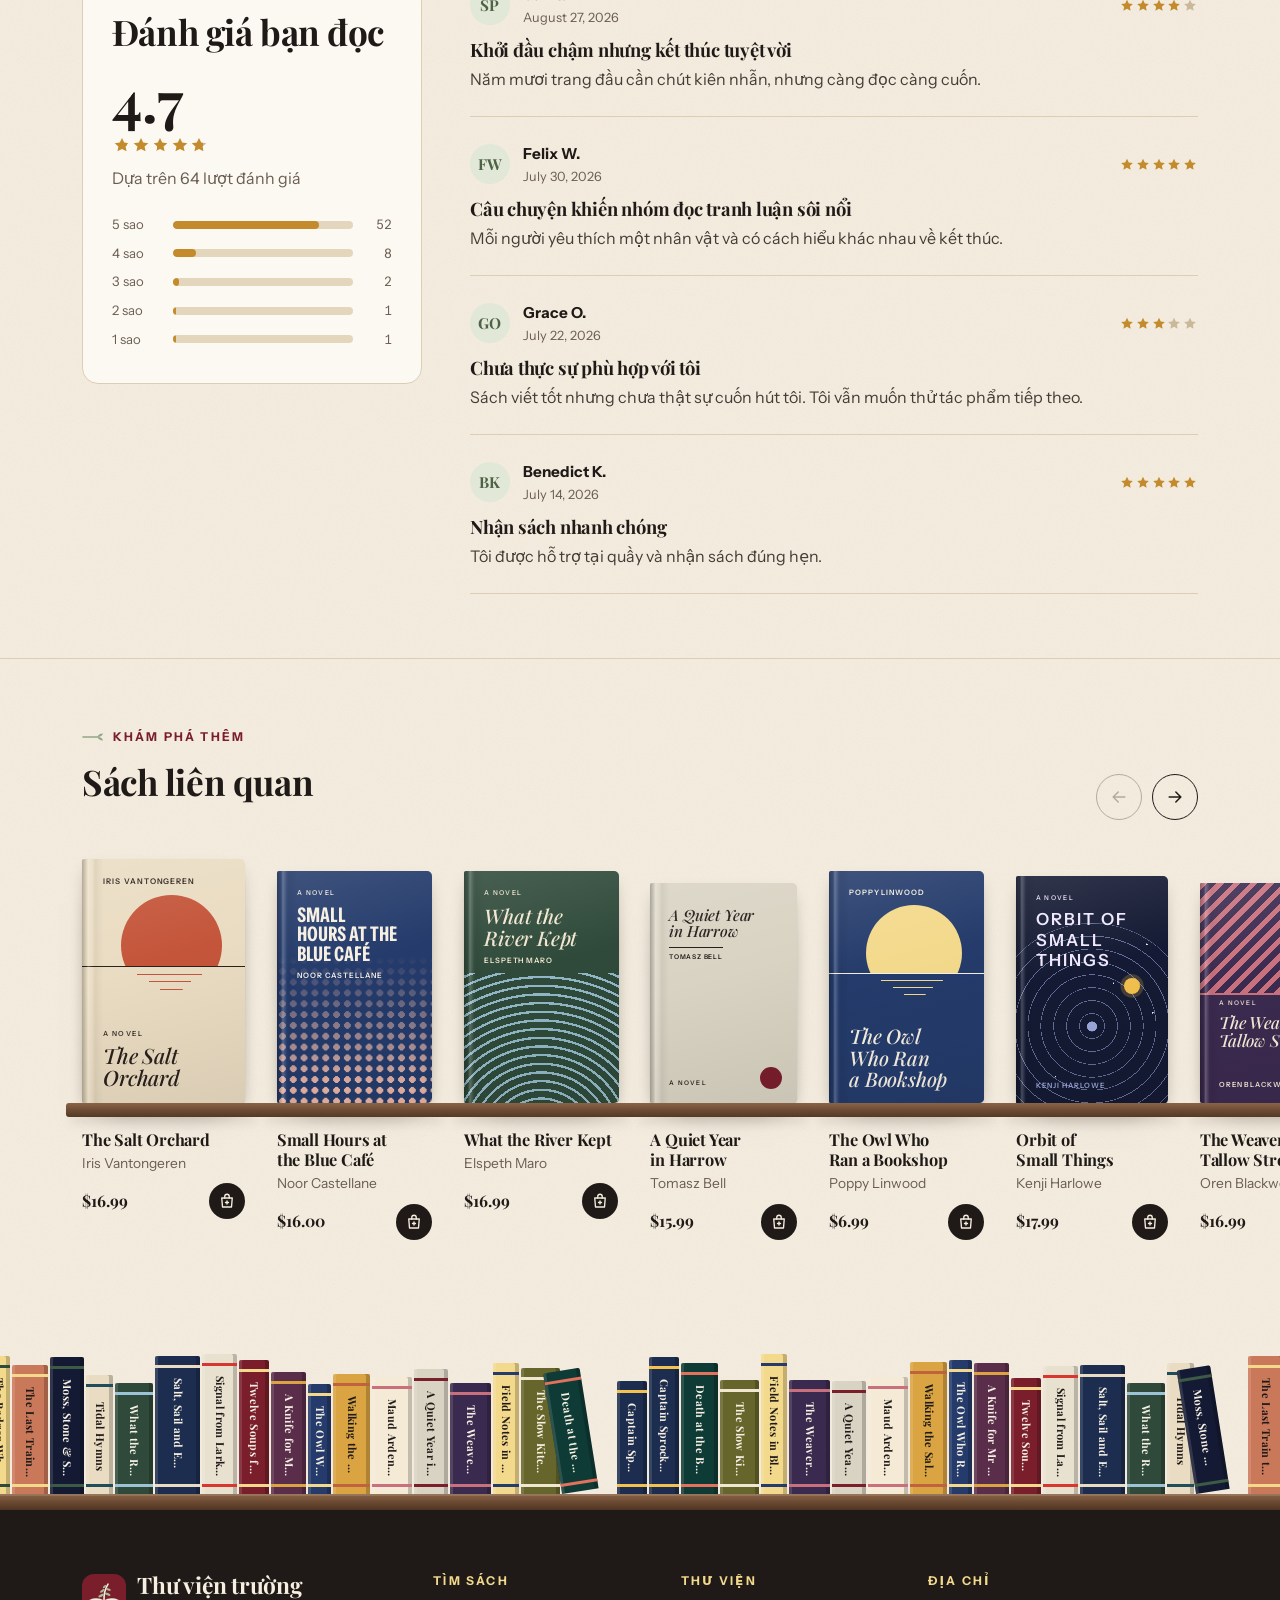
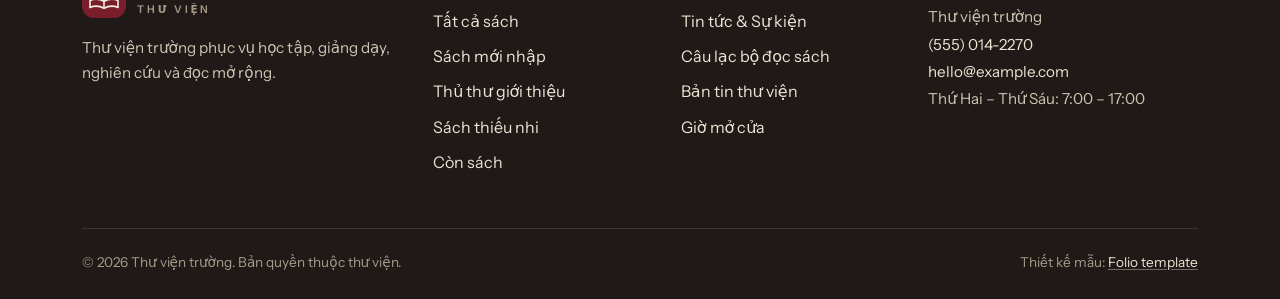
==== commit 464e46ec: "Tinh chỉnh nội dung Việt hóa book.html" ====
--- a/book.html
+++ b/book.html
@@ -5,7 +5,7 @@
   <meta charset="utf-8">
   <meta name="viewport" content="width=device-width, initial-scale=1">
   <title>Chi tiết sách — Thư viện trường</title>
-  <meta name="description" content="Three sisters inherit a failing lighthouse and forty years of their father’s logbooks. Buy The Lantern Keepers tác giả Ada Merriweather in hardback, paperback or ebook from Thư viện trường.">
+  <meta name="description" content="Ba chị em thừa kế ngọn hải đăng cùng những cuốn nhật ký của người cha. Buy The Lantern Keepers tác giả Ada Merriweather in hardback, paperback or ebook from Thư viện trường.">
   <meta name="theme-color" content="#f5eee1">
   <link rel="icon" href="data:image/svg+xml,%3Csvg xmlns='http://www.w3.org/2000/svg' viewBox='0 0 44 44'%3E%3Crect width='44' height='44' rx='12' fill='%237b1e2c'/%3E%3Cpath d='M8 26.5c4.6-2 9.3-1.8 14 .8 4.7-2.6 9.4-2.8 14-.8v7c-4.6-2-9.3-1.8-14 .8-4.7-2.6-9.4-2.8-14-.8Z M22 26.6c-.2-6.2 1-11.6 4-16.4' fill='none' stroke='%23f5eee1' stroke-width='2'/%3E%3C/svg%3E">
 
@@ -103,15 +103,15 @@
             </div>
           </div>
           <div class="col-lg-7 book-info">
-            <div class="book-tags" data-b="tags"><span class="tag tag--new">New</span><span class="tag tag--signed">Signed</span></div>
+            <div class="book-tags" data-b="tags"><span class="tag tag--new">Mới</span><span class="tag tag--signed">Nổi bật</span></div>
             <h1 id="book-title" data-b="title">The Lantern Keepers</h1>
             <p class="book-tác giả">tác giả <strong data-b="author">Ada Merriweather</strong></p>
             <div class="book-rating">
               <span data-b="stars"><span class="stars" role="img" aria-label="Rated 4.7 out of 5"><span class="stars-fill" style="width:94%"></span></span></span>
               <strong data-b="rating">4.7</strong>
-              <a href="#reviews" data-b="reviews">64 reviews</a>
-            </div>
-            <p class="book-blurb" data-b="blurb">Three sisters inherit a failing lighthouse and forty years of their father’s logbooks.</p>
+              <a href="#reviews" data-b="reviews">64 lượt đánh giá</a>
+            </div>
+            <p class="book-blurb" data-b="blurb">Ba chị em thừa kế ngọn hải đăng cùng những cuốn nhật ký của người cha.</p>
 
             <fieldset class="format-picker">
               <legend>Chọn định dạng</legend>
@@ -147,12 +147,12 @@
               </div>
               <button type="button" class="btn btn-primary btn-lg" data-add-detail><svg viewBox="0 0 24 24" fill="none" stroke="currentColor" stroke-width="1.8" stroke-linecap="round" stroke-linejoin="round" aria-hidden="true"><path d="M5 8h14l-1 12H6L5 8Z"/><path d="M9 8V6a3 3 0 0 1 6 0v2"/><path d="M12 12v4M10 14h4"/></svg> Thêm vào sách muốn mượn</button>
             </div>
-            <p class="stock-line is-in" data-b="stock">Còn sách. Collect today, or delivered in 2&ndash;3 days.</p>
+            <p class="stock-line is-in" data-b="stock">Còn sách. Liên hệ thư viện để được hướng dẫn nhận tài liệu.</p>
 
             <ul class="perks">
-              <li><svg viewBox="0 0 24 24" fill="none" stroke="currentColor" stroke-width="1.8" stroke-linecap="round" stroke-linejoin="round" aria-hidden="true"><path d="M2.5 6.5h11v9.5h-11zM13.5 10h4.2l3.3 3.3V16h-7.5"/><circle cx="6.5" cy="17.5" r="1.9"/><circle cx="17" cy="17.5" r="1.9"/></svg><span><strong>Thông tin</strong>On orders over $35</span></li>
+              <li><svg viewBox="0 0 24 24" fill="none" stroke="currentColor" stroke-width="1.8" stroke-linecap="round" stroke-linejoin="round" aria-hidden="true"><path d="M2.5 6.5h11v9.5h-11zM13.5 10h4.2l3.3 3.3V16h-7.5"/><circle cx="6.5" cy="17.5" r="1.9"/><circle cx="17" cy="17.5" r="1.9"/></svg><span><strong>Thông tin</strong>Thông tin thư viện</span></li>
               <li><svg viewBox="0 0 24 24" fill="none" stroke="currentColor" stroke-width="1.8" stroke-linecap="round" stroke-linejoin="round" aria-hidden="true"><path d="M3.5 9 5 4h14l1.5 5M4.5 9v11h15V9M3.5 9h17M9.5 20v-6h5v6"/></svg><span><strong>Nhận tại thư viện</strong>Theo hướng dẫn thủ thư</span></li>
-              <li><svg viewBox="0 0 24 24" fill="none" stroke="currentColor" stroke-width="1.8" stroke-linecap="round" stroke-linejoin="round" aria-hidden="true"><rect x="3" y="8" width="18" height="4.5" rx="1"/><path d="M5 12.5V20h14v-7.5M12 8v12"/><path d="M12 8C10.5 4.8 6.8 4 6.6 6.4 6.4 8 9.8 8 12 8Zm0 0c1.5-3.2 5.2-4 5.4-1.6C17.6 8 14.2 8 12 8Z"/></svg><span><strong>Dịch vụ</strong>Miễn phí, just ask at checkout</span></li>
+              <li><svg viewBox="0 0 24 24" fill="none" stroke="currentColor" stroke-width="1.8" stroke-linecap="round" stroke-linejoin="round" aria-hidden="true"><rect x="3" y="8" width="18" height="4.5" rx="1"/><path d="M5 12.5V20h14v-7.5M12 8v12"/><path d="M12 8C10.5 4.8 6.8 4 6.6 6.4 6.4 8 9.8 8 12 8Zm0 0c1.5-3.2 5.2-4 5.4-1.6C17.6 8 14.2 8 12 8Z"/></svg><span><strong>Dịch vụ</strong>Hỗ trợ tại thư viện</span></li>
             </ul>
 
             <div class="book-note" data-pick hidden>
@@ -179,13 +179,13 @@
               <h2 id="details-title" class="h3">Thông tin sách</h2>
               <table class="details-table" aria-labelledtác giả="details-title">
                 <tbody data-details>
-                  <tr><th scope="row">Định dạngs</th><td>Bìa cứng, Bìa mềm, Tài liệu số</td></tr>
+                  <tr><th scope="row">Định dạng</th><td>Bìa cứng, Bìa mềm, Tài liệu số</td></tr>
                   <tr><th scope="row">ISBN</th><td>978-1-555-10000-1</td></tr>
                   <tr><th scope="row">Số trang</th><td>384</td></tr>
                   <tr><th scope="row">Nhà xuất bản</th><td>Lamplight Press</td></tr>
-                  <tr><th scope="row">Ngày xuất bản</th><td>September 4, 2026</td></tr>
+                  <tr><th scope="row">Ngày xuất bản</th><td>04/09/2026</td></tr>
                   <tr><th scope="row">Thể loại</th><td>Văn học</td></tr>
-                  <tr><th scope="row">Ngôn ngữ</th><td>English</td></tr>
+                  <tr><th scope="row">Ngôn ngữ</th><td>Tiếng Anh</td></tr>
                 </tbody>
               </table>
             </div>
@@ -202,13 +202,13 @@
               <h2 id="reviews-title">Đánh giá bạn đọc</h2>
               <p class="review-score m-0" data-b="rating">4.7</p>
               <span data-b="stars"><span class="stars" role="img" aria-label="Rated 4.7 out of 5"><span class="stars-fill" style="width:94%"></span></span></span>
-              <p class="text-soft m-0">Dựa trên <span data-b="reviews">64 reviews</span></p>
+              <p class="text-soft m-0">Dựa trên <span data-b="reviews">64 lượt đánh giá</span></p>
               <ul class="review-bars" data-review-bars aria-label="Ratings breakdown">
-                <li><span class="bar-label">5 star</span><span class="bar"><span style="width:81.25%"></span></span><span class="bar-count">52</span></li>
-                <li><span class="bar-label">4 star</span><span class="bar"><span style="width:12.5%"></span></span><span class="bar-count">8</span></li>
-                <li><span class="bar-label">3 star</span><span class="bar"><span style="width:3.125%"></span></span><span class="bar-count">2</span></li>
-                <li><span class="bar-label">2 star</span><span class="bar"><span style="width:1.5625%"></span></span><span class="bar-count">1</span></li>
-                <li><span class="bar-label">1 star</span><span class="bar"><span style="width:1.5625%"></span></span><span class="bar-count">1</span></li>
+                <li><span class="bar-label">5 sao</span><span class="bar"><span style="width:81.25%"></span></span><span class="bar-count">52</span></li>
+                <li><span class="bar-label">4 sao</span><span class="bar"><span style="width:12.5%"></span></span><span class="bar-count">8</span></li>
+                <li><span class="bar-label">3 sao</span><span class="bar"><span style="width:3.125%"></span></span><span class="bar-count">2</span></li>
+                <li><span class="bar-label">2 sao</span><span class="bar"><span style="width:1.5625%"></span></span><span class="bar-count">1</span></li>
+                <li><span class="bar-label">1 sao</span><span class="bar"><span style="width:1.5625%"></span></span><span class="bar-count">1</span></li>
               </ul>
             </div>
           </div>
@@ -220,8 +220,8 @@
                   <div><p class="review-name">Sunita P.</p><p class="review-date">August 27, 2026</p></div>
                   <span class="stars" role="img" aria-label="Rated 4 out of 5"><span class="stars-fill" style="width:80%"></span></span>
                 </div>
-                <h3 class="review-title">Slow start, glorious finish</h3>
-                <p class="review-text">The first fifty pages ask for a little patience. Give it to them. By the halfway mark I was rationing chapters.</p>
+                <h3 class="review-title">Khởi đầu chậm nhưng kết thúc tuyệt vời</h3>
+                <p class="review-text">Năm mươi trang đầu cần chút kiên nhẫn, nhưng càng đọc càng cuốn.</p>
               </li>
               <li class="review">
                 <div class="review-head">
@@ -229,8 +229,8 @@
                   <div><p class="review-name">Felix W.</p><p class="review-date">July 30, 2026</p></div>
                   <span class="stars" role="img" aria-label="Rated 5 out of 5"><span class="stars-fill" style="width:100%"></span></span>
                 </div>
-                <h3 class="review-title">Our book club argued for two hours</h3>
-                <p class="review-text">Everyone had a different favourite character and nobody agreed about the ending, which is exactly what you want from a club pick.</p>
+                <h3 class="review-title">Câu chuyện khiến nhóm đọc tranh luận sôi nổi</h3>
+                <p class="review-text">Mỗi người yêu thích một nhân vật và có cách hiểu khác nhau về kết thúc.</p>
               </li>
               <li class="review">
                 <div class="review-head">
@@ -238,8 +238,8 @@
                   <div><p class="review-name">Grace O.</p><p class="review-date">July 22, 2026</p></div>
                   <span class="stars" role="img" aria-label="Rated 3 out of 5"><span class="stars-fill" style="width:60%"></span></span>
                 </div>
-                <h3 class="review-title">Not quite for me</h3>
-                <p class="review-text">Well written and I can see why people love it, but it did not grab me the way I hoped. I would still try the next one.</p>
+                <h3 class="review-title">Chưa thực sự phù hợp với tôi</h3>
+                <p class="review-text">Sách viết tốt nhưng chưa thật sự cuốn hút tôi. Tôi vẫn muốn thử tác phẩm tiếp theo.</p>
               </li>
               <li class="review">
                 <div class="review-head">
@@ -247,8 +247,8 @@
                   <div><p class="review-name">Benedict K.</p><p class="review-date">July 14, 2026</p></div>
                   <span class="stars" role="img" aria-label="Rated 5 out of 5"><span class="stars-fill" style="width:100%"></span></span>
                 </div>
-                <h3 class="review-title">Ordered Monday, collected Wednesday</h3>
-                <p class="review-text">Asked at the counter, collected two days later with a bookmark tucked inside. The book itself is a joy.</p>
+                <h3 class="review-title">Nhận sách nhanh chóng</h3>
+                <p class="review-text">Tôi được hỗ trợ tại quầy và nhận sách đúng hẹn.</p>
               </li>
             </ul>
           </div>
@@ -278,7 +278,7 @@
       <p class="shelf-author">Iris Vantongeren</p>
       <div class="shelf-foot">
         <span class="shelf-price">$16.99</span>
-        <button type="button" class="btn-add btn-add--sm" data-add="the-salt-orchard" data-format="pb" aria-label="Thêm The Salt Orchard, paperback, to basket"><svg viewBox="0 0 24 24" fill="none" stroke="currentColor" stroke-width="1.8" stroke-linecap="round" stroke-linejoin="round" aria-hidden="true"><path d="M5 8h14l-1 12H6L5 8Z"/><path d="M9 8V6a3 3 0 0 1 6 0v2"/><path d="M12 12v4M10 14h4"/></svg></button>
+        <button type="button" class="btn-add btn-add--sm" data-add="the-salt-orchard" data-format="pb" aria-label="Thêm The Salt Orchard, paperback, to danh sách muốn mượn"><svg viewBox="0 0 24 24" fill="none" stroke="currentColor" stroke-width="1.8" stroke-linecap="round" stroke-linejoin="round" aria-hidden="true"><path d="M5 8h14l-1 12H6L5 8Z"/><path d="M9 8V6a3 3 0 0 1 6 0v2"/><path d="M12 12v4M10 14h4"/></svg></button>
       </div>
     </li>
             <li class="shelf-item" style="--s:0.98">
@@ -287,7 +287,7 @@
       <p class="shelf-author">Noor Castellane</p>
       <div class="shelf-foot">
         <span class="shelf-price">$16.00</span>
-        <button type="button" class="btn-add btn-add--sm" data-add="small-hours-at-the-blue-cafe" data-format="pb" aria-label="Thêm Small Hours at the Blue Café, paperback, to basket"><svg viewBox="0 0 24 24" fill="none" stroke="currentColor" stroke-width="1.8" stroke-linecap="round" stroke-linejoin="round" aria-hidden="true"><path d="M5 8h14l-1 12H6L5 8Z"/><path d="M9 8V6a3 3 0 0 1 6 0v2"/><path d="M12 12v4M10 14h4"/></svg></button>
+        <button type="button" class="btn-add btn-add--sm" data-add="small-hours-at-the-blue-cafe" data-format="pb" aria-label="Thêm Small Hours at the Blue Café, paperback, to danh sách muốn mượn"><svg viewBox="0 0 24 24" fill="none" stroke="currentColor" stroke-width="1.8" stroke-linecap="round" stroke-linejoin="round" aria-hidden="true"><path d="M5 8h14l-1 12H6L5 8Z"/><path d="M9 8V6a3 3 0 0 1 6 0v2"/><path d="M12 12v4M10 14h4"/></svg></button>
       </div>
     </li>
             <li class="shelf-item" style="--s:0.98">
@@ -296,7 +296,7 @@
       <p class="shelf-author">Elspeth Maro</p>
       <div class="shelf-foot">
         <span class="shelf-price">$16.99</span>
-        <button type="button" class="btn-add btn-add--sm" data-add="what-the-river-kept" data-format="pb" aria-label="Thêm What the River Kept, paperback, to basket"><svg viewBox="0 0 24 24" fill="none" stroke="currentColor" stroke-width="1.8" stroke-linecap="round" stroke-linejoin="round" aria-hidden="true"><path d="M5 8h14l-1 12H6L5 8Z"/><path d="M9 8V6a3 3 0 0 1 6 0v2"/><path d="M12 12v4M10 14h4"/></svg></button>
+        <button type="button" class="btn-add btn-add--sm" data-add="what-the-river-kept" data-format="pb" aria-label="Thêm What the River Kept, paperback, to danh sách muốn mượn"><svg viewBox="0 0 24 24" fill="none" stroke="currentColor" stroke-width="1.8" stroke-linecap="round" stroke-linejoin="round" aria-hidden="true"><path d="M5 8h14l-1 12H6L5 8Z"/><path d="M9 8V6a3 3 0 0 1 6 0v2"/><path d="M12 12v4M10 14h4"/></svg></button>
       </div>
     </li>
             <li class="shelf-item" style="--s:0.93">
@@ -305,7 +305,7 @@
       <p class="shelf-author">Tomasz Bell</p>
       <div class="shelf-foot">
         <span class="shelf-price">$15.99</span>
-        <button type="button" class="btn-add btn-add--sm" data-add="a-quiet-year-in-harrow" data-format="pb" aria-label="Thêm A Quiet Year in Harrow, paperback, to basket"><svg viewBox="0 0 24 24" fill="none" stroke="currentColor" stroke-width="1.8" stroke-linecap="round" stroke-linejoin="round" aria-hidden="true"><path d="M5 8h14l-1 12H6L5 8Z"/><path d="M9 8V6a3 3 0 0 1 6 0v2"/><path d="M12 12v4M10 14h4"/></svg></button>
+        <button type="button" class="btn-add btn-add--sm" data-add="a-quiet-year-in-harrow" data-format="pb" aria-label="Thêm A Quiet Year in Harrow, paperback, to danh sách muốn mượn"><svg viewBox="0 0 24 24" fill="none" stroke="currentColor" stroke-width="1.8" stroke-linecap="round" stroke-linejoin="round" aria-hidden="true"><path d="M5 8h14l-1 12H6L5 8Z"/><path d="M9 8V6a3 3 0 0 1 6 0v2"/><path d="M12 12v4M10 14h4"/></svg></button>
       </div>
     </li>
             <li class="shelf-item" style="--s:0.98">
@@ -314,7 +314,7 @@
       <p class="shelf-author">Poppy Linwood</p>
       <div class="shelf-foot">
         <span class="shelf-price">$6.99</span>
-        <button type="button" class="btn-add btn-add--sm" data-add="the-owl-who-ran-a-bookshop" data-format="pb" aria-label="Thêm The Owl Who Ran a Bookshop, paperback, to basket"><svg viewBox="0 0 24 24" fill="none" stroke="currentColor" stroke-width="1.8" stroke-linecap="round" stroke-linejoin="round" aria-hidden="true"><path d="M5 8h14l-1 12H6L5 8Z"/><path d="M9 8V6a3 3 0 0 1 6 0v2"/><path d="M12 12v4M10 14h4"/></svg></button>
+        <button type="button" class="btn-add btn-add--sm" data-add="the-owl-who-ran-a-bookshop" data-format="pb" aria-label="Thêm The Owl Who Ran a Bookshop, paperback, to danh sách muốn mượn"><svg viewBox="0 0 24 24" fill="none" stroke="currentColor" stroke-width="1.8" stroke-linecap="round" stroke-linejoin="round" aria-hidden="true"><path d="M5 8h14l-1 12H6L5 8Z"/><path d="M9 8V6a3 3 0 0 1 6 0v2"/><path d="M12 12v4M10 14h4"/></svg></button>
       </div>
     </li>
             <li class="shelf-item" style="--s:0.96">
@@ -323,7 +323,7 @@
       <p class="shelf-author">Kenji Harlowe</p>
       <div class="shelf-foot">
         <span class="shelf-price">$17.99</span>
-        <button type="button" class="btn-add btn-add--sm" data-add="orbit-of-small-things" data-format="pb" aria-label="Thêm Orbit of Small Things, paperback, to basket"><svg viewBox="0 0 24 24" fill="none" stroke="currentColor" stroke-width="1.8" stroke-linecap="round" stroke-linejoin="round" aria-hidden="true"><path d="M5 8h14l-1 12H6L5 8Z"/><path d="M9 8V6a3 3 0 0 1 6 0v2"/><path d="M12 12v4M10 14h4"/></svg></button>
+        <button type="button" class="btn-add btn-add--sm" data-add="orbit-of-small-things" data-format="pb" aria-label="Thêm Orbit of Small Things, paperback, to danh sách muốn mượn"><svg viewBox="0 0 24 24" fill="none" stroke="currentColor" stroke-width="1.8" stroke-linecap="round" stroke-linejoin="round" aria-hidden="true"><path d="M5 8h14l-1 12H6L5 8Z"/><path d="M9 8V6a3 3 0 0 1 6 0v2"/><path d="M12 12v4M10 14h4"/></svg></button>
       </div>
     </li>
             <li class="shelf-item" style="--s:0.93">
@@ -332,7 +332,7 @@
       <p class="shelf-author">Oren Blackwood</p>
       <div class="shelf-foot">
         <span class="shelf-price">$16.99</span>
-        <button type="button" class="btn-add btn-add--sm" data-add="the-weaver-of-tallow-street" data-format="pb" aria-label="Thêm The Weaver of Tallow Street, paperback, to basket"><svg viewBox="0 0 24 24" fill="none" stroke="currentColor" stroke-width="1.8" stroke-linecap="round" stroke-linejoin="round" aria-hidden="true"><path d="M5 8h14l-1 12H6L5 8Z"/><path d="M9 8V6a3 3 0 0 1 6 0v2"/><path d="M12 12v4M10 14h4"/></svg></button>
+        <button type="button" class="btn-add btn-add--sm" data-add="the-weaver-of-tallow-street" data-format="pb" aria-label="Thêm The Weaver of Tallow Street, paperback, to danh sách muốn mượn"><svg viewBox="0 0 24 24" fill="none" stroke="currentColor" stroke-width="1.8" stroke-linecap="round" stroke-linejoin="round" aria-hidden="true"><path d="M5 8h14l-1 12H6L5 8Z"/><path d="M9 8V6a3 3 0 0 1 6 0v2"/><path d="M12 12v4M10 14h4"/></svg></button>
       </div>
     </li>
             <li class="shelf-item" style="--s:1.00">
@@ -341,7 +341,7 @@
       <p class="shelf-author">Leif Andersen-Hart</p>
       <div class="shelf-foot">
         <span class="shelf-price">$16.99</span>
-        <button type="button" class="btn-add btn-add--sm" data-add="moss-stone-and-starlight" data-format="pb" aria-label="Thêm Moss, Stone &amp; Starlight, paperback, to basket"><svg viewBox="0 0 24 24" fill="none" stroke="currentColor" stroke-width="1.8" stroke-linecap="round" stroke-linejoin="round" aria-hidden="true"><path d="M5 8h14l-1 12H6L5 8Z"/><path d="M9 8V6a3 3 0 0 1 6 0v2"/><path d="M12 12v4M10 14h4"/></svg></button>
+        <button type="button" class="btn-add btn-add--sm" data-add="moss-stone-and-starlight" data-format="pb" aria-label="Thêm Moss, Stone &amp; Starlight, paperback, to danh sách muốn mượn"><svg viewBox="0 0 24 24" fill="none" stroke="currentColor" stroke-width="1.8" stroke-linecap="round" stroke-linejoin="round" aria-hidden="true"><path d="M5 8h14l-1 12H6L5 8Z"/><path d="M9 8V6a3 3 0 0 1 6 0v2"/><path d="M12 12v4M10 14h4"/></svg></button>
       </div>
     </li>
           </ul>
@@ -387,8 +387,8 @@
             <ul class="footer-links">
               <li><a href="shop.html">Tất cả sách</a></li>
               <li><a href="index.html#new">Sách mới nhập</a></li>
-              <li><a href="shop.html?picks=1">Staff picks</a></li>
-              <li><a href="shop.html?genre=kids">Children&rsquo;s books</a></li>
+              <li><a href="shop.html?picks=1">Thủ thư giới thiệu</a></li>
+              <li><a href="shop.html?genre=kids">Sách thiếu nhi</a></li>
               <li><a href="shop.html?stock=1">Còn sách</a></li>
             </ul>
           </div>
@@ -413,7 +413,7 @@
         </div>
         <div class="footer-bottom">
           <p class="m-0">&copy; <span data-year>2026</span> Thư viện trường. Bản quyền thuộc thư viện.</p>
-          <p class="m-0">Thiết kế mẫu: <a href="https://uicookies.com/">uiCookies</a></p>
+          <p class="m-0">Thiết kế mẫu: <a href="https://uicookies.com/">Folio template</a></p>
         </div>
       </div>
     </div>
@@ -423,14 +423,14 @@
   <div class="offcanvas offcanvas-end cart-drawer" tabindex="-1" id="cart" aria-labelledtác giả="cart-title">
     <div class="offcanvas-header">
       <h2 class="offcanvas-title" id="cart-title" tabindex="-1">Sách muốn mượn <span data-cart-heading-count></span></h2>
-      <button type="button" class="btn-close" data-bs-dismiss="offcanvas" aria-label="Close basket"></button>
+      <button type="button" class="btn-close" data-bs-dismiss="offcanvas" aria-label="Close danh sách muốn mượn"></button>
     </div>
     <div class="cart-ship">
-      <p data-ship-msg>You are <strong>$35.00</strong> away from free delivery.</p>
+      <p data-ship-msg>Bạn còn <strong>$35.00</strong> </p>
       <div class="ship-track" aria-hidden="true"><span data-ship-bar></span></div>
     </div>
     <div class="offcanvas-body">
-      <ul class="cart-lines" data-cart-items aria-label="Books in your basket"></ul>
+      <ul class="cart-lines" data-cart-items aria-label="Books in your danh sách muốn mượn"></ul>
       <div class="cart-empty" data-cart-empty>
         <svg viewBox="0 0 120 110" aria-hidden="true">
           <path d="M22 38h76l-6 62H28Z" fill="#ede3d0" stroke="#6b5d52" stroke-width="2" stroke-linejoin="round"/>
@@ -438,9 +438,9 @@
           <path d="M60 58c-.3 9 1.2 17 5 24" fill="none" stroke="#4e6245" stroke-width="2" stroke-linecap="round"/>
           <g fill="#93a687"><ellipse cx="56" cy="66" rx="5" ry="2" transform="rotate(-30 56 66)"/><ellipse cx="66" cy="63" rx="5" ry="2" transform="rotate(25 66 63)"/><ellipse cx="57" cy="74" rx="4.6" ry="1.9" transform="rotate(-25 57 74)"/><ellipse cx="67.5" cy="72" rx="4.4" ry="1.8" transform="rotate(30 67.5 72)"/></g>
         </svg>
-        <h3>Sách muốn mượn is empty</h3>
+        <h3>Danh sách sách muốn mượn đang trống</h3>
         <p>Hãy bắt đầu từ gợi ý của thủ thư.</p>
-        <a class="btn btn-primary" href="shop.html?picks=1">Xem tài liệu staff picks</a>
+        <a class="btn btn-primary" href="shop.html?picks=1">Xem sách thủ thư giới thiệu</a>
       </div>
     </div>
     <div class="cart-footer" data-cart-footer hidden>
@@ -455,7 +455,7 @@
   <div class="toast-lite" data-toast aria-hidden="true">
     <div class="toast-cover" data-toast-cover></div>
     <div class="toast-text"><em>Đã thêm vào danh sách</em><strong data-toast-title></strong><span data-toast-format></span></div>
-    <button type="button" tabindex="-1" data-toast-open>View</button>
+    <button type="button" tabindex="-1" data-toast-open>Xem</button>
   </div>
   <div class="visually-hidden" aria-live="polite" data-live></div>
 
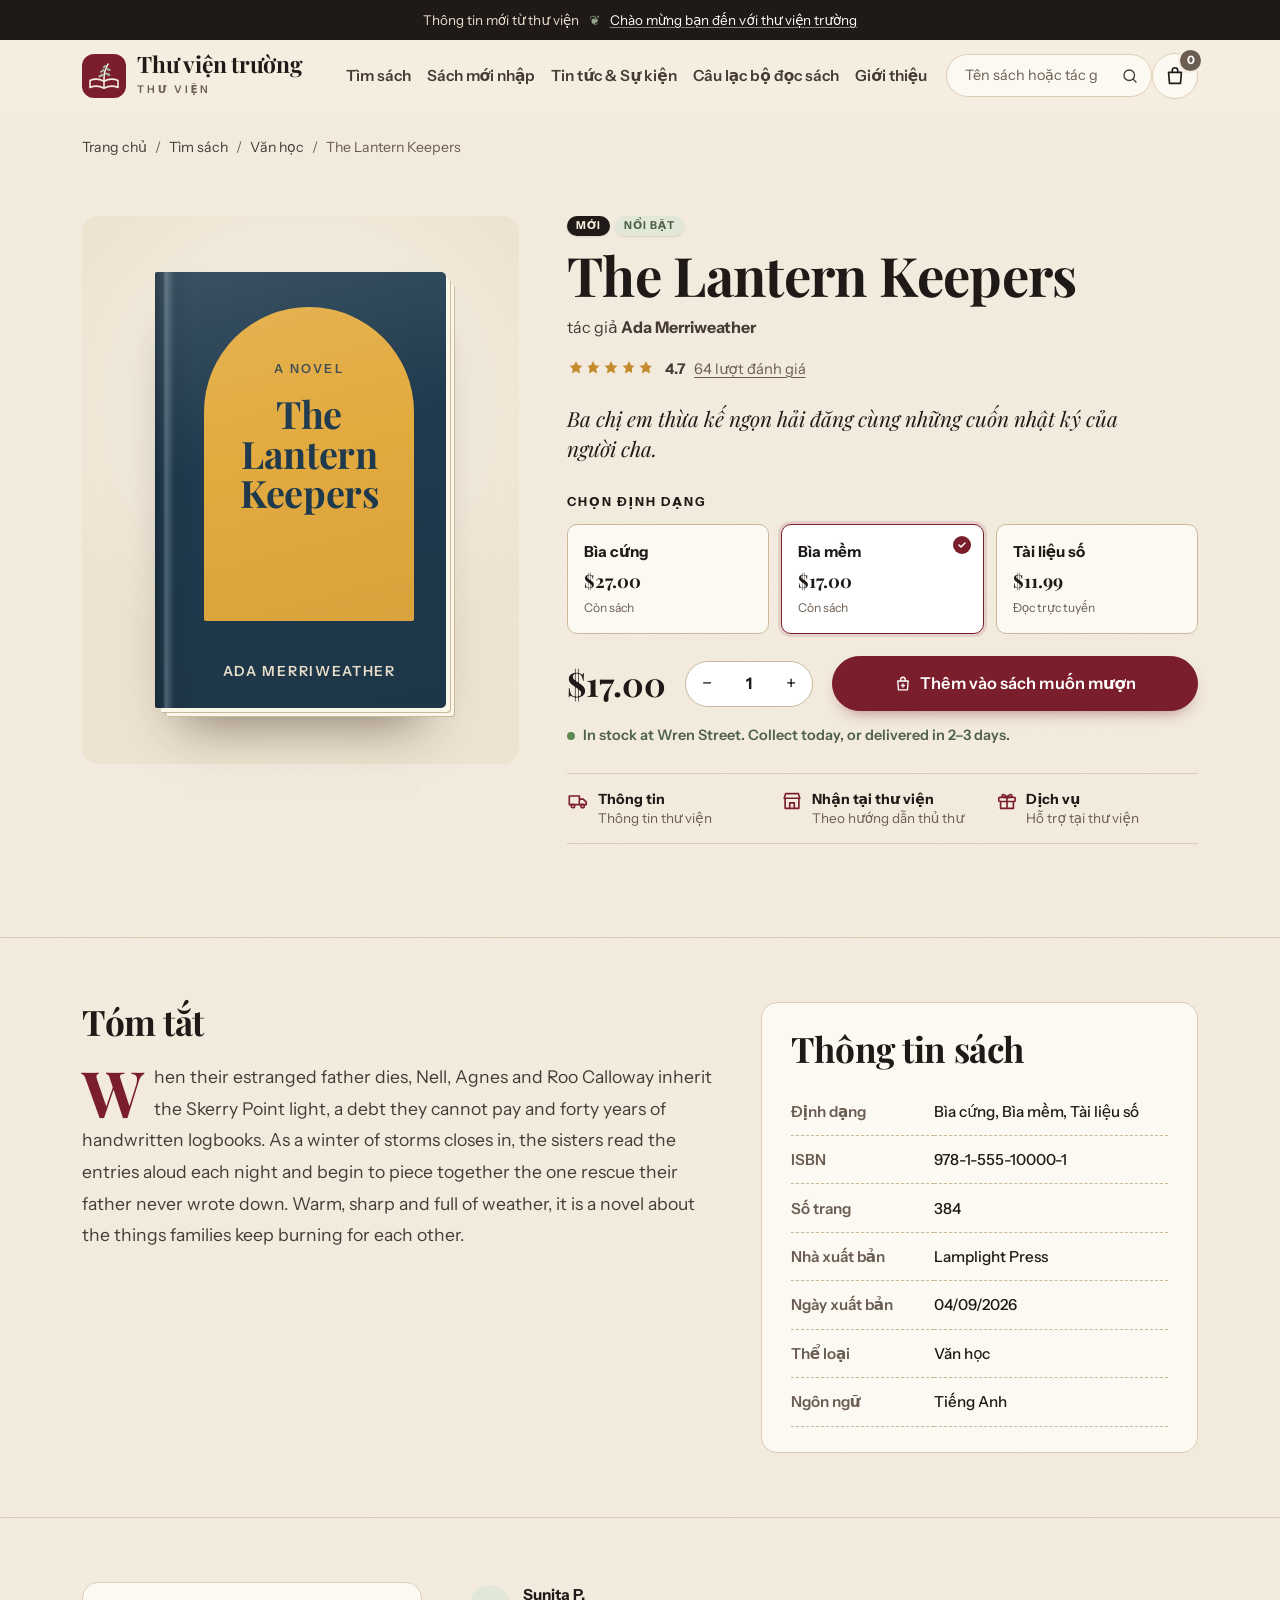
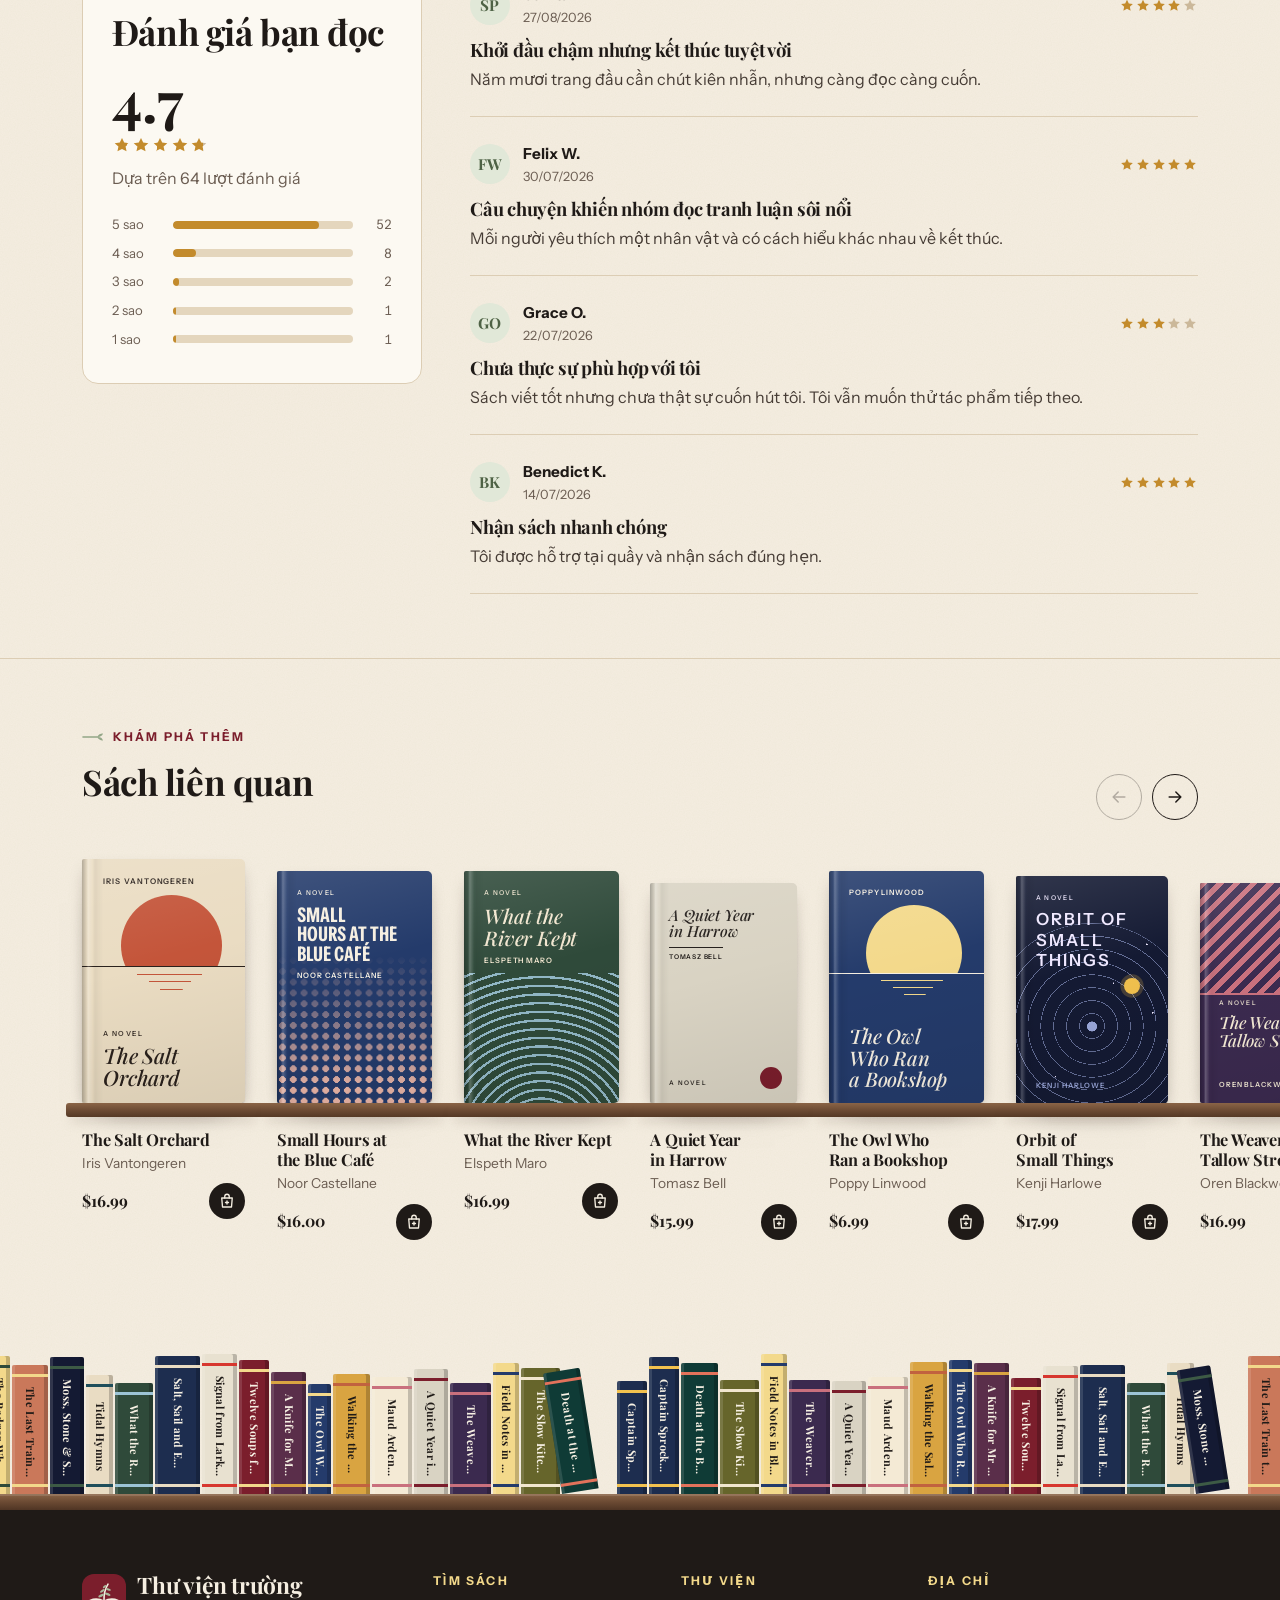
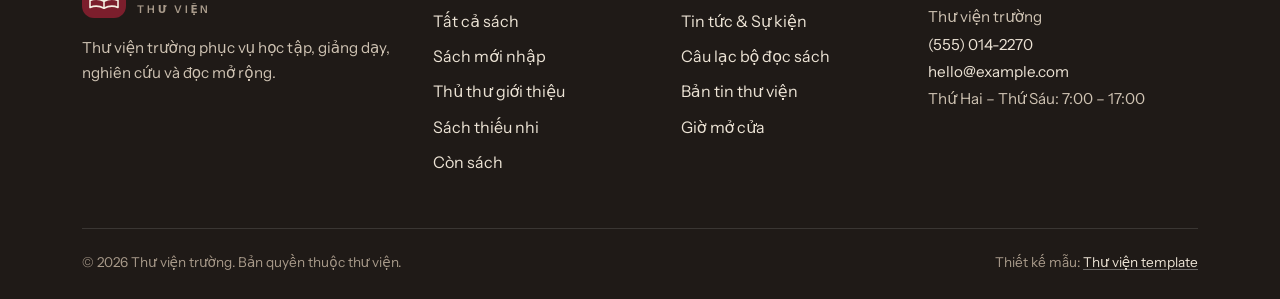
==== commit 36162779: "Sửa các nội dung Việt hóa còn sót book.html" ====
--- a/book.html
+++ b/book.html
@@ -94,7 +94,7 @@
       </nav>
     </div>
 
-    <section class="book-main" aria-labelledtác giả="book-title">
+    <section class="book-main" aria-labelledaria-label="book-title">
       <div class="container">
         <div class="row gy-5 gx-lg-5">
           <div class="col-lg-5">
@@ -167,7 +167,7 @@
       </div>
     </section>
 
-    <section class="book-section" aria-labelledtác giả="synopsis-title">
+    <section class="book-section" aria-labelledaria-label="synopsis-title">
       <div class="container">
         <div class="row gy-5 gx-lg-5">
           <div class="col-lg-7">
@@ -177,7 +177,7 @@
           <div class="col-lg-5">
             <div class="details-card">
               <h2 id="details-title" class="h3">Thông tin sách</h2>
-              <table class="details-table" aria-labelledtác giả="details-title">
+              <table class="details-table" aria-labelledaria-label="details-title">
                 <tbody data-details>
                   <tr><th scope="row">Định dạng</th><td>Bìa cứng, Bìa mềm, Tài liệu số</td></tr>
                   <tr><th scope="row">ISBN</th><td>978-1-555-10000-1</td></tr>
@@ -194,7 +194,7 @@
       </div>
     </section>
 
-    <section class="book-section" id="reviews" aria-labelledtác giả="reviews-title">
+    <section class="book-section" id="reviews" aria-labelledaria-label="reviews-title">
       <div class="container">
         <div class="row gy-5 gx-lg-5">
           <div class="col-lg-4">
@@ -217,7 +217,7 @@
               <li class="review">
                 <div class="review-head">
                   <span class="avatar" aria-hidden="true">SP</span>
-                  <div><p class="review-name">Sunita P.</p><p class="review-date">August 27, 2026</p></div>
+                  <div><p class="review-name">Sunita P.</p><p class="review-date">27/08/2026</p></div>
                   <span class="stars" role="img" aria-label="Rated 4 out of 5"><span class="stars-fill" style="width:80%"></span></span>
                 </div>
                 <h3 class="review-title">Khởi đầu chậm nhưng kết thúc tuyệt vời</h3>
@@ -226,7 +226,7 @@
               <li class="review">
                 <div class="review-head">
                   <span class="avatar" aria-hidden="true">FW</span>
-                  <div><p class="review-name">Felix W.</p><p class="review-date">July 30, 2026</p></div>
+                  <div><p class="review-name">Felix W.</p><p class="review-date">30/07/2026</p></div>
                   <span class="stars" role="img" aria-label="Rated 5 out of 5"><span class="stars-fill" style="width:100%"></span></span>
                 </div>
                 <h3 class="review-title">Câu chuyện khiến nhóm đọc tranh luận sôi nổi</h3>
@@ -235,7 +235,7 @@
               <li class="review">
                 <div class="review-head">
                   <span class="avatar" aria-hidden="true">GO</span>
-                  <div><p class="review-name">Grace O.</p><p class="review-date">July 22, 2026</p></div>
+                  <div><p class="review-name">Grace O.</p><p class="review-date">22/07/2026</p></div>
                   <span class="stars" role="img" aria-label="Rated 3 out of 5"><span class="stars-fill" style="width:60%"></span></span>
                 </div>
                 <h3 class="review-title">Chưa thực sự phù hợp với tôi</h3>
@@ -244,7 +244,7 @@
               <li class="review">
                 <div class="review-head">
                   <span class="avatar" aria-hidden="true">BK</span>
-                  <div><p class="review-name">Benedict K.</p><p class="review-date">July 14, 2026</p></div>
+                  <div><p class="review-name">Benedict K.</p><p class="review-date">14/07/2026</p></div>
                   <span class="stars" role="img" aria-label="Rated 5 out of 5"><span class="stars-fill" style="width:100%"></span></span>
                 </div>
                 <h3 class="review-title">Nhận sách nhanh chóng</h3>
@@ -256,7 +256,7 @@
       </div>
     </section>
 
-    <section class="book-section" aria-labelledtác giả="related-title">
+    <section class="book-section" aria-labelledaria-label="related-title">
       <div class="container">
         <div class="section-head section-head--row mb-2">
           <div>
@@ -413,14 +413,14 @@
         </div>
         <div class="footer-bottom">
           <p class="m-0">&copy; <span data-year>2026</span> Thư viện trường. Bản quyền thuộc thư viện.</p>
-          <p class="m-0">Thiết kế mẫu: <a href="https://uicookies.com/">Folio template</a></p>
+          <p class="m-0">Thiết kế mẫu: <a href="https://uicookies.com/">Thư viện template</a></p>
         </div>
       </div>
     </div>
   </footer>
 
   <!-- ============================ BASKET DRAWER ============================ -->
-  <div class="offcanvas offcanvas-end cart-drawer" tabindex="-1" id="cart" aria-labelledtác giả="cart-title">
+  <div class="offcanvas offcanvas-end cart-drawer" tabindex="-1" id="cart" aria-labelledaria-label="cart-title">
     <div class="offcanvas-header">
       <h2 class="offcanvas-title" id="cart-title" tabindex="-1">Sách muốn mượn <span data-cart-heading-count></span></h2>
       <button type="button" class="btn-close" data-bs-dismiss="offcanvas" aria-label="Close danh sách muốn mượn"></button>
